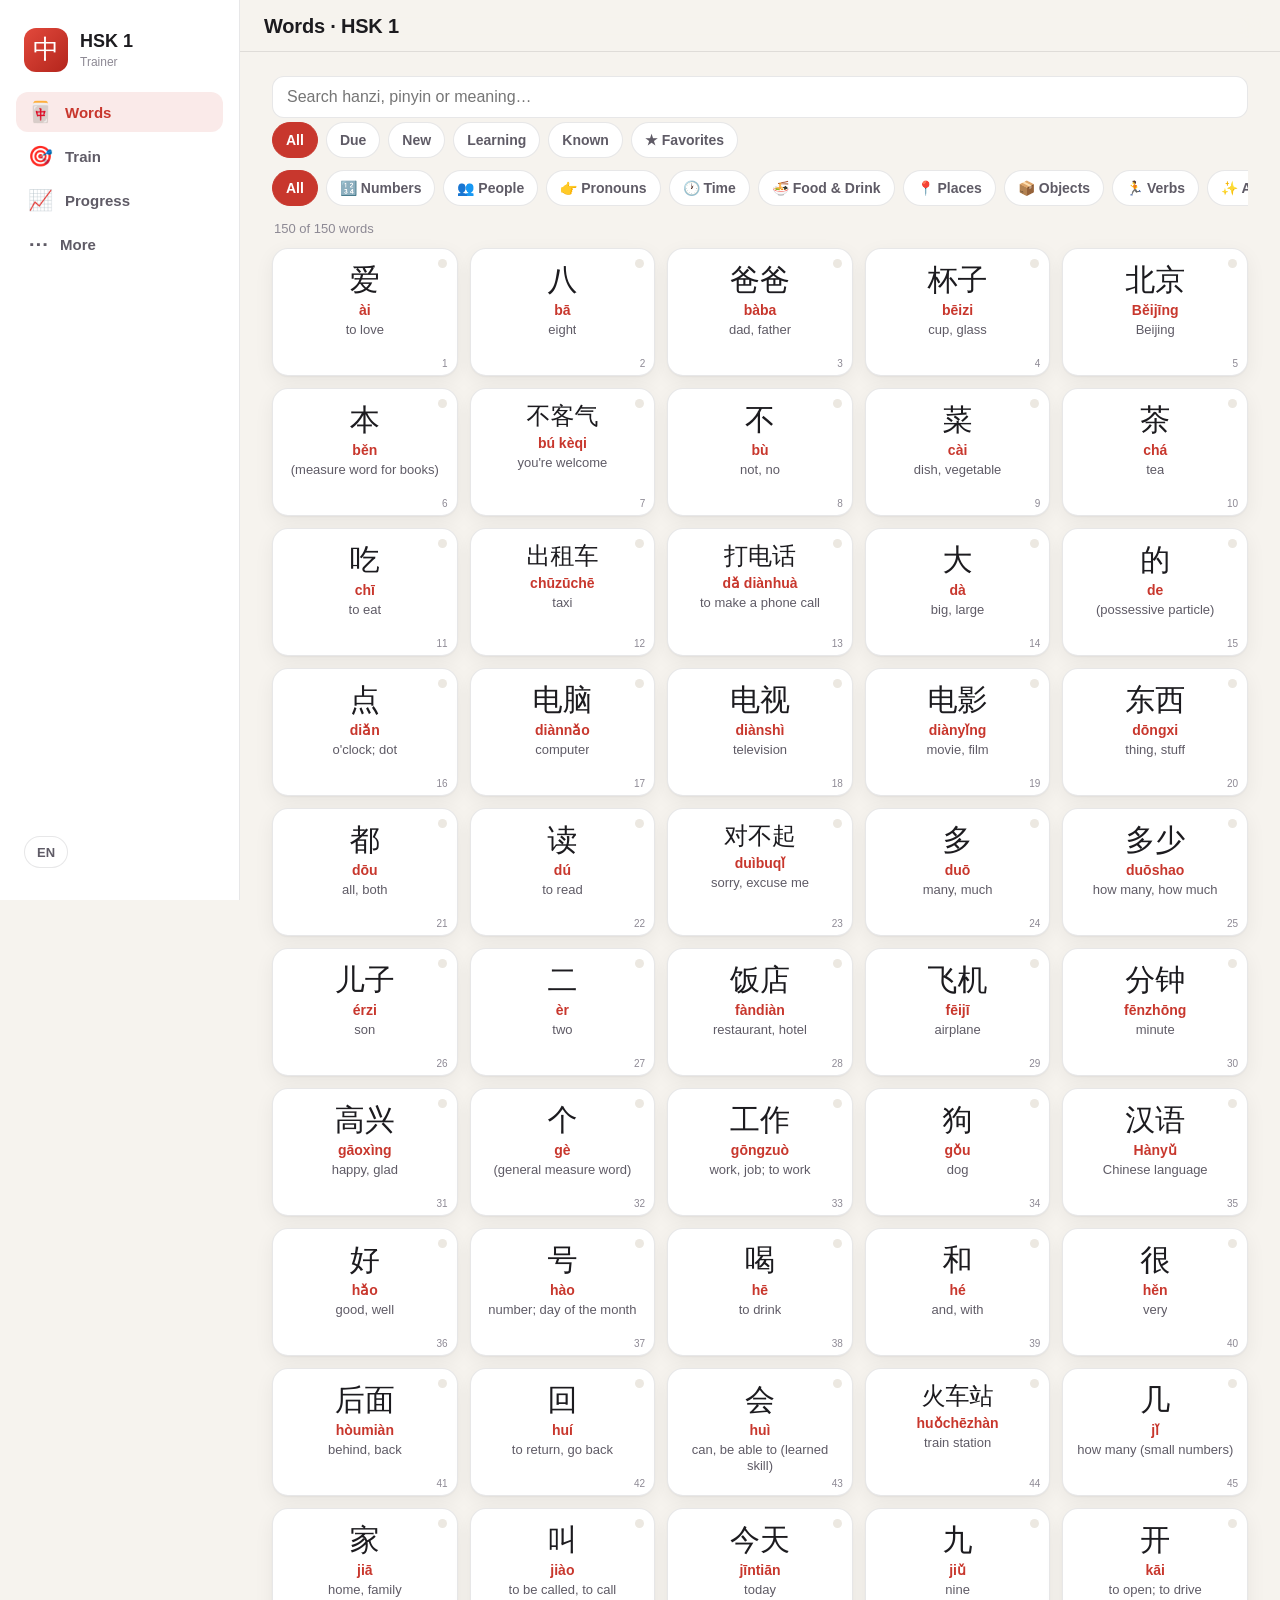
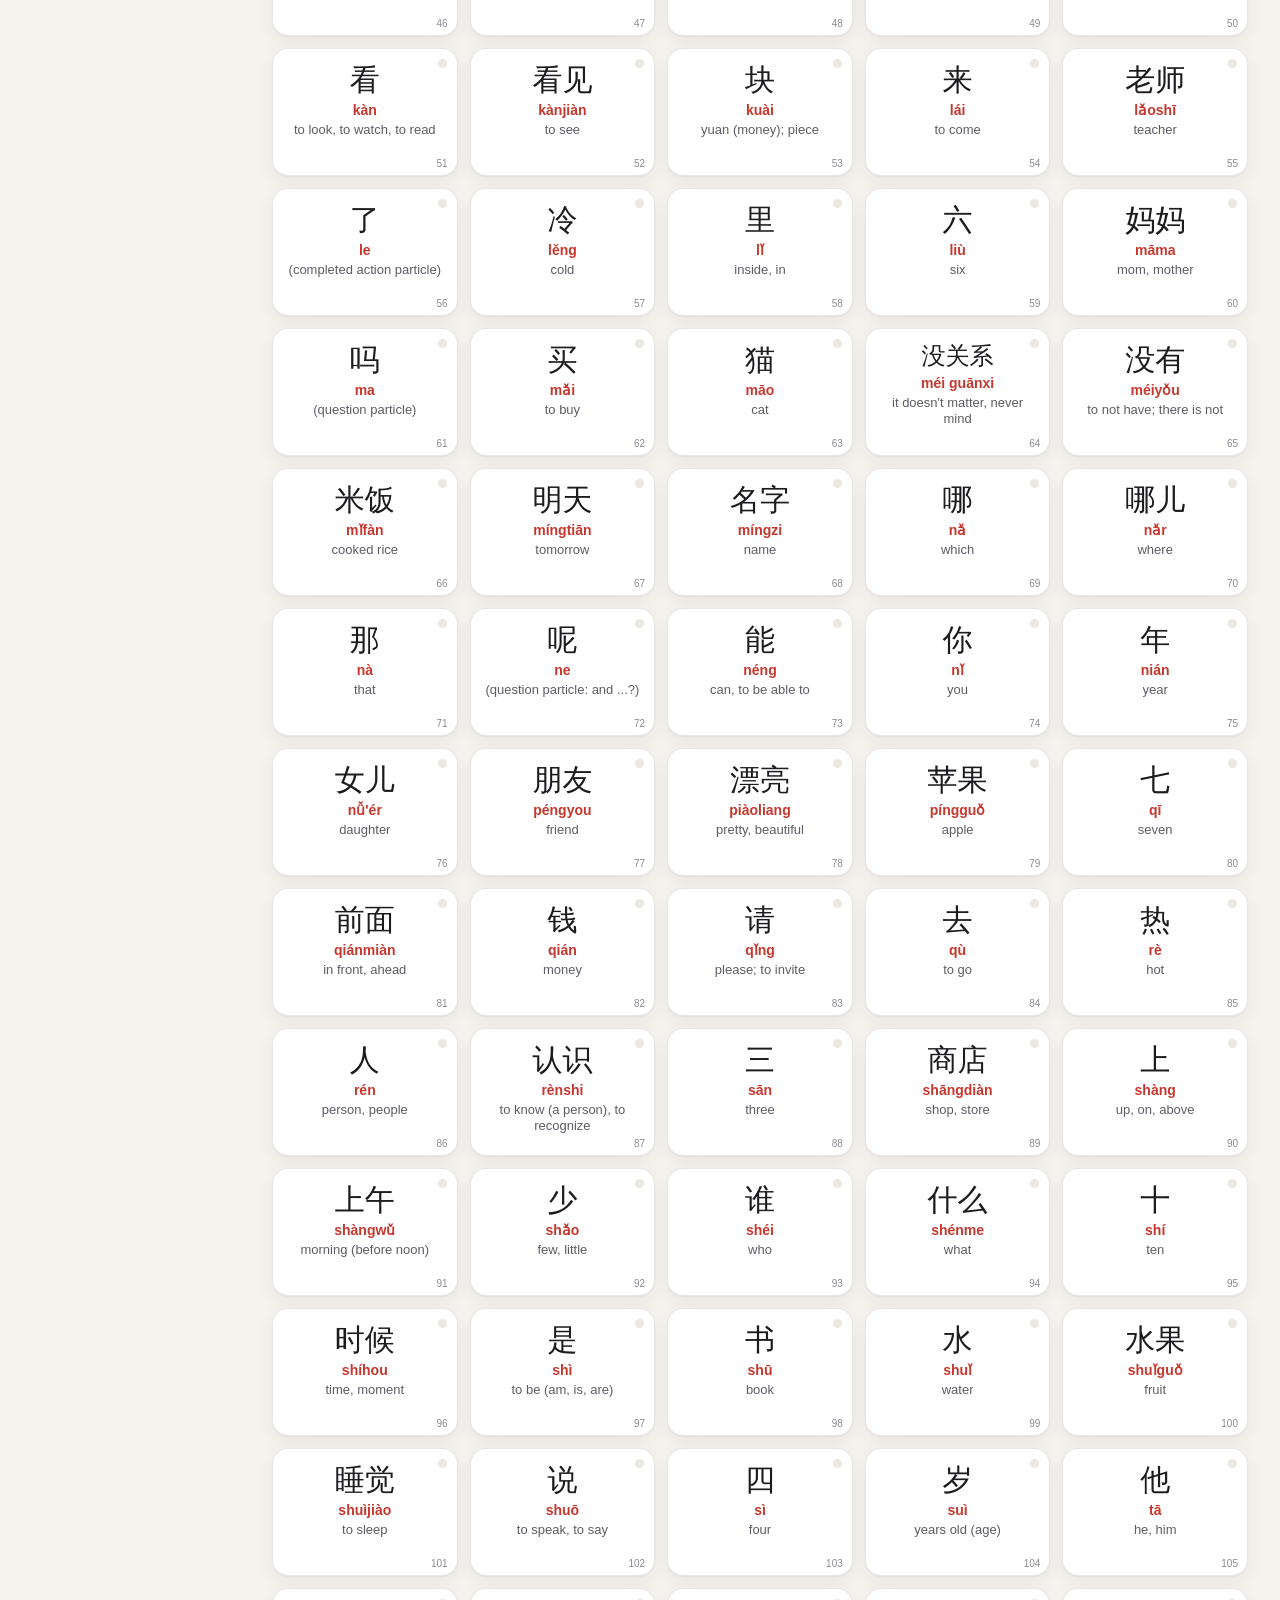
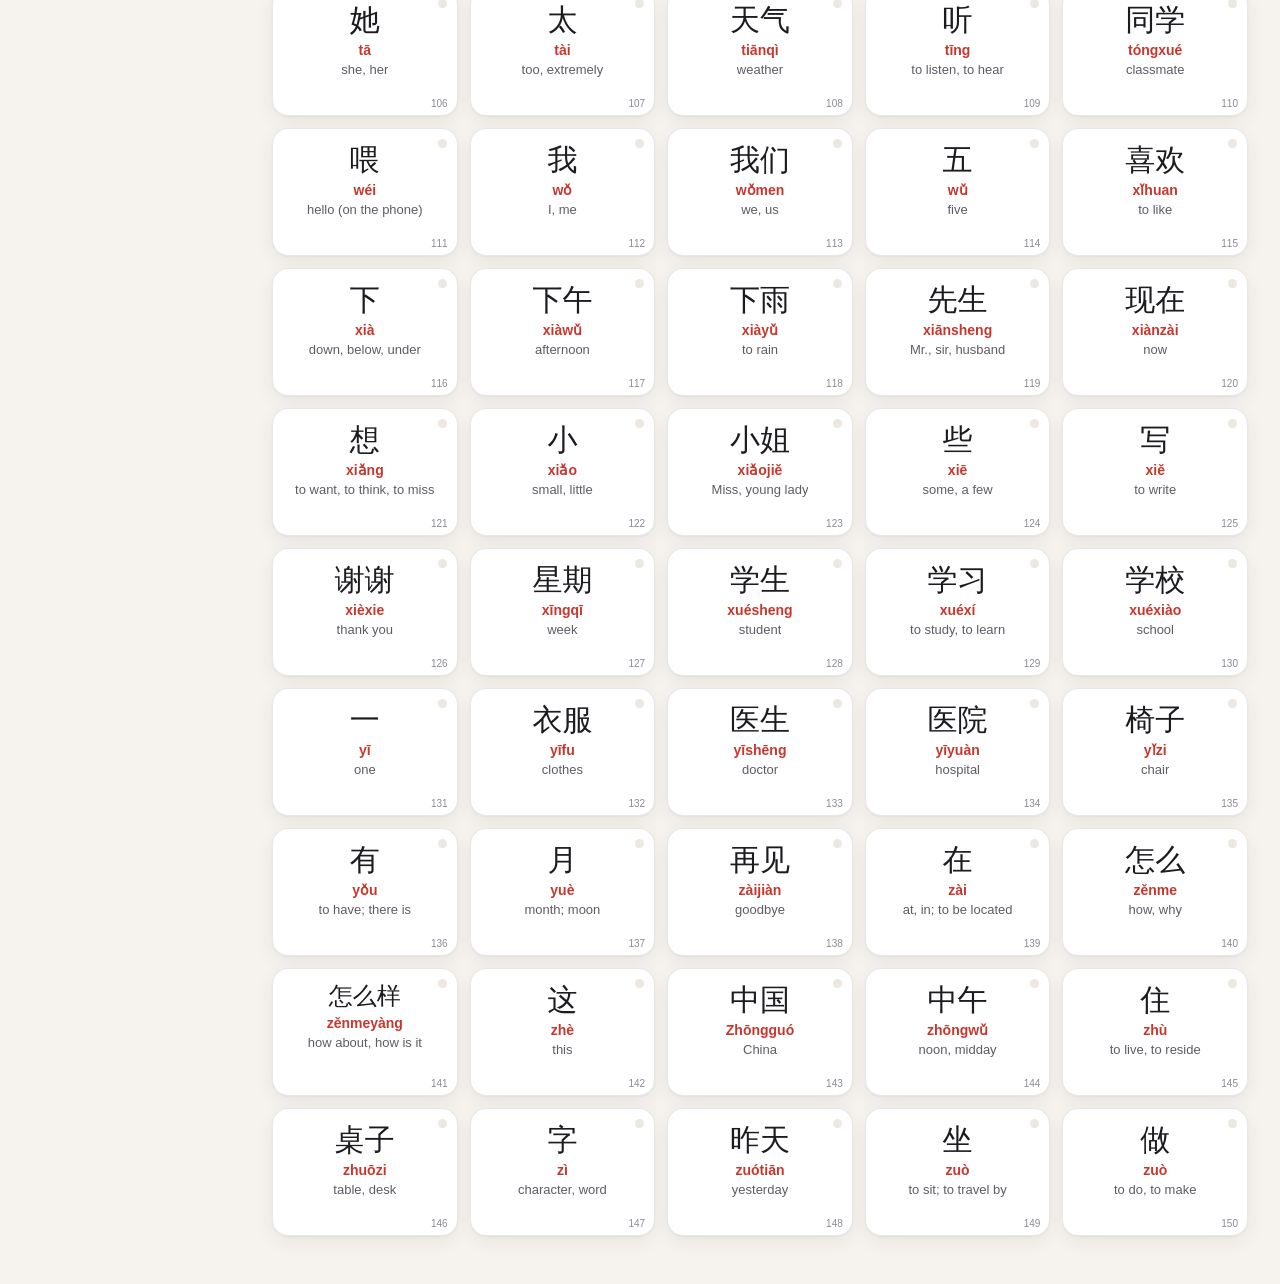
==== index.html @ f24b6670 "Add HSK 1 study web app for Mac and iPhone Static PWA with a tile overview of all 150 HSK 1 words (h" ====
<!DOCTYPE html>
<html lang="en">
<head>
  <meta charset="UTF-8">
  <meta name="viewport" content="width=device-width, initial-scale=1, viewport-fit=cover, maximum-scale=1">
  <title>HSK 1 Trainer</title>
  <meta name="description" content="Study the 150 HSK 1 Chinese words with tiles, flashcards, quizzes and more. Optimized for Mac and iPhone.">
  <meta name="theme-color" content="#f6f3ee" media="(prefers-color-scheme: light)">
  <meta name="theme-color" content="#151417" media="(prefers-color-scheme: dark)">
  <meta name="apple-mobile-web-app-capable" content="yes">
  <meta name="mobile-web-app-capable" content="yes">
  <meta name="apple-mobile-web-app-status-bar-style" content="default">
  <meta name="apple-mobile-web-app-title" content="HSK 1">
  <meta name="format-detection" content="telephone=no">
  <link rel="manifest" href="manifest.webmanifest">
  <link rel="icon" type="image/svg+xml" href="icons/icon.svg">
  <link rel="apple-touch-icon" href="icons/apple-touch-icon.png">
  <link rel="stylesheet" href="css/style.css">
</head>
<body>
  <div id="app">
    <aside id="sidebar" class="sidebar">
      <div class="brand">
        <span class="brand-glyph">中</span>
        <div>
          <div class="brand-title">HSK 1</div>
          <div class="brand-sub" data-i18n="brandSub">Trainer</div>
        </div>
      </div>
      <nav class="nav" id="nav-desktop"></nav>
      <div class="sidebar-foot">
        <button class="lang-toggle" id="lang-toggle-desktop" type="button" aria-label="Language"></button>
      </div>
    </aside>

    <div class="main">
      <header class="topbar" id="topbar">
        <button class="topbar-back" id="topbar-back" type="button" aria-label="Back" hidden>‹</button>
        <h1 class="topbar-title" id="topbar-title">HSK 1</h1>
        <button class="lang-toggle" id="lang-toggle-mobile" type="button" aria-label="Language"></button>
      </header>

      <main id="view" class="view" aria-live="polite"></main>

      <nav class="tabbar" id="nav-mobile"></nav>
    </div>
  </div>

  <div id="sheet-backdrop" class="sheet-backdrop" hidden></div>
  <div id="sheet" class="sheet" role="dialog" aria-modal="true" hidden></div>
  <div id="toast" class="toast" hidden></div>

  <script src="js/data.js"></script>
  <script src="js/app.js"></script>
</body>
</html>
---- css/style.css ----
/* ============================================================
   HSK 1 Trainer — styles
   Optimized for iPhone (Safari, standalone PWA) and Mac.
   ============================================================ */

:root {
  --bg: #f6f3ee;
  --bg-elev: #ffffff;
  --bg-sunken: #ece8e1;
  --text: #1c1b1f;
  --text-2: #5f5b66;
  --text-3: #8d8994;
  --line: rgba(28, 27, 31, 0.10);
  --accent: #c8372d;
  --accent-soft: rgba(200, 55, 45, 0.10);
  --accent-text: #ffffff;
  --gold: #c99a2e;
  --gold-soft: rgba(201, 154, 46, 0.16);
  --green: #2e8b57;
  --green-soft: rgba(46, 139, 87, 0.14);
  --blue: #2f6fd6;
  --blue-soft: rgba(47, 111, 214, 0.12);
  --red: #d33f3f;
  --red-soft: rgba(211, 63, 63, 0.14);
  --shadow: 0 1px 2px rgba(0,0,0,0.05), 0 6px 20px rgba(0,0,0,0.06);
  --radius: 16px;
  --radius-sm: 10px;
  --tab-h: 56px;
  --top-h: 52px;
  --sat: env(safe-area-inset-top, 0px);
  --sab: env(safe-area-inset-bottom, 0px);
  --sal: env(safe-area-inset-left, 0px);
  --sar: env(safe-area-inset-right, 0px);
  --font: -apple-system, BlinkMacSystemFont, "SF Pro Text", "Segoe UI", Roboto, "Helvetica Neue", Arial, sans-serif;
  --font-hanzi: "PingFang SC", "Hiragino Sans GB", "Heiti SC", "Noto Sans CJK SC", "Noto Sans SC", "Microsoft YaHei", "WenQuanYi Zen Hei", sans-serif;
  color-scheme: light dark;
}

@media (prefers-color-scheme: dark) {
  :root:not([data-theme="light"]) {
    --bg: #151417;
    --bg-elev: #212024;
    --bg-sunken: #0f0e11;
    --text: #f3f1ee;
    --text-2: #b3afb8;
    --text-3: #7f7b86;
    --line: rgba(255, 255, 255, 0.10);
    --accent: #ef6a5e;
    --accent-soft: rgba(239, 106, 94, 0.16);
    --gold: #e2b455;
    --gold-soft: rgba(226, 180, 85, 0.18);
    --green: #4fc27f;
    --green-soft: rgba(79, 194, 127, 0.16);
    --blue: #6f9cf0;
    --blue-soft: rgba(111, 156, 240, 0.16);
    --red: #f26b6b;
    --red-soft: rgba(242, 107, 107, 0.16);
    --shadow: 0 1px 2px rgba(0,0,0,0.3), 0 6px 20px rgba(0,0,0,0.35);
  }
}
:root[data-theme="dark"] {
  --bg: #151417;
  --bg-elev: #212024;
  --bg-sunken: #0f0e11;
  --text: #f3f1ee;
  --text-2: #b3afb8;
  --text-3: #7f7b86;
  --line: rgba(255, 255, 255, 0.10);
  --accent: #ef6a5e;
  --accent-soft: rgba(239, 106, 94, 0.16);
  --gold: #e2b455;
  --gold-soft: rgba(226, 180, 85, 0.18);
  --green: #4fc27f;
  --green-soft: rgba(79, 194, 127, 0.16);
  --blue: #6f9cf0;
  --blue-soft: rgba(111, 156, 240, 0.16);
  --red: #f26b6b;
  --red-soft: rgba(242, 107, 107, 0.16);
  --shadow: 0 1px 2px rgba(0,0,0,0.3), 0 6px 20px rgba(0,0,0,0.35);
}

* { box-sizing: border-box; }
html, body { margin: 0; padding: 0; height: 100%; }
body {
  font-family: var(--font);
  background: var(--bg);
  color: var(--text);
  -webkit-font-smoothing: antialiased;
  -webkit-text-size-adjust: 100%;
  -webkit-tap-highlight-color: transparent;
  overscroll-behavior-y: none;
  line-height: 1.4;
}
button { font-family: inherit; font-size: inherit; color: inherit; }
input, select { font-family: inherit; font-size: 16px; color: inherit; }
h1, h2, h3 { margin: 0; font-weight: 700; letter-spacing: -0.01em; }
p { margin: 0; }
[hidden] { display: none !important; }
.hanzi { font-family: var(--font-hanzi); }

/* ---------- Layout ---------- */
#app { display: flex; min-height: 100vh; min-height: 100dvh; }
.sidebar { display: none; }
.main { flex: 1; min-width: 0; display: flex; flex-direction: column; min-height: 100vh; min-height: 100dvh; }

.topbar {
  position: sticky; top: 0; z-index: 20;
  height: calc(var(--top-h) + var(--sat));
  padding: var(--sat) calc(12px + var(--sar)) 0 calc(12px + var(--sal));
  display: flex; align-items: center; gap: 8px;
  background: color-mix(in srgb, var(--bg) 82%, transparent);
  -webkit-backdrop-filter: saturate(180%) blur(18px);
  backdrop-filter: saturate(180%) blur(18px);
  border-bottom: 1px solid var(--line);
}
.topbar-title { flex: 1; font-size: 18px; text-align: center; white-space: nowrap; overflow: hidden; text-overflow: ellipsis; }
.topbar-back {
  width: 40px; height: 40px; border: 0; background: transparent; border-radius: 12px;
  font-size: 30px; line-height: 1; color: var(--accent); cursor: pointer; margin-left: -6px;
}
.topbar-back:active { background: var(--accent-soft); }
.topbar-spacer { width: 40px; }

.lang-toggle {
  border: 1px solid var(--line); background: var(--bg-elev); border-radius: 999px;
  padding: 5px 10px; font-size: 13px; font-weight: 600; cursor: pointer; color: var(--text-2);
  min-width: 44px; height: 32px;
}
.lang-toggle:active { background: var(--accent-soft); }

.view {
  flex: 1;
  padding: 14px calc(16px + var(--sar)) calc(var(--tab-h) + var(--sab) + 24px) calc(16px + var(--sal));
  max-width: 1100px; width: 100%; margin: 0 auto;
}

/* Bottom tab bar (mobile) */
.tabbar {
  position: fixed; left: 0; right: 0; bottom: 0; z-index: 20;
  height: calc(var(--tab-h) + var(--sab));
  padding: 0 var(--sar) var(--sab) var(--sal);
  display: flex; justify-content: space-around; align-items: stretch;
  background: color-mix(in srgb, var(--bg-elev) 88%, transparent);
  -webkit-backdrop-filter: saturate(180%) blur(18px);
  backdrop-filter: saturate(180%) blur(18px);
  border-top: 1px solid var(--line);
}
.tab {
  flex: 1; border: 0; background: transparent; cursor: pointer;
  display: flex; flex-direction: column; align-items: center; justify-content: center; gap: 2px;
  font-size: 11px; font-weight: 600; color: var(--text-3);
}
.tab .tab-ico { font-size: 22px; line-height: 1; }
.tab.active { color: var(--accent); }

/* Desktop layout */
@media (min-width: 860px) {
  .sidebar {
    display: flex; flex-direction: column; width: 240px; flex-shrink: 0;
    padding: 24px 16px; border-right: 1px solid var(--line);
    background: var(--bg-elev); position: sticky; top: 0; height: 100vh;
  }
  .brand { display: flex; align-items: center; gap: 12px; padding: 4px 8px 20px; }
  .brand-glyph {
    font-family: var(--font-hanzi); width: 44px; height: 44px; border-radius: 12px;
    background: linear-gradient(135deg, #e2493c, #b3251c); color: #fff; font-size: 26px;
    display: flex; align-items: center; justify-content: center; font-weight: 600;
  }
  .brand-title { font-weight: 800; font-size: 18px; }
  .brand-sub { font-size: 12px; color: var(--text-3); }
  .nav { display: flex; flex-direction: column; gap: 4px; }
  .nav .tab {
    flex-direction: row; justify-content: flex-start; gap: 12px; padding: 10px 12px;
    border-radius: 12px; font-size: 15px; color: var(--text-2);
  }
  .nav .tab .tab-ico { font-size: 20px; }
  .nav .tab.active { background: var(--accent-soft); color: var(--accent); }
  .nav .tab:hover:not(.active) { background: var(--bg-sunken); }
  .sidebar-foot { margin-top: auto; padding: 8px; }
  .tabbar { display: none; }
  #lang-toggle-mobile { display: none; }
  .topbar { height: var(--top-h); padding: 0 24px; }
  .topbar-title { text-align: left; font-size: 20px; }
  .view { padding: 24px 32px 48px; }
}

/* ---------- Common components ---------- */
.card {
  background: var(--bg-elev); border-radius: var(--radius); box-shadow: var(--shadow);
  padding: 16px; border: 1px solid var(--line);
}
.section-title { font-size: 13px; font-weight: 700; text-transform: uppercase; letter-spacing: 0.06em; color: var(--text-3); margin: 18px 0 8px; }
.row { display: flex; align-items: center; gap: 10px; }
.grow { flex: 1; min-width: 0; }
.muted { color: var(--text-2); }
.small { font-size: 13px; }
.center { text-align: center; }
.stack { display: flex; flex-direction: column; gap: 10px; }

.btn {
  display: inline-flex; align-items: center; justify-content: center; gap: 8px;
  border: 1px solid var(--line); background: var(--bg-elev); color: var(--text);
  border-radius: 12px; padding: 11px 16px; font-weight: 600; cursor: pointer;
  min-height: 44px; transition: transform .06s ease, background .15s ease;
  user-select: none; -webkit-user-select: none;
}
.btn:active { transform: scale(0.98); }
.btn.primary { background: var(--accent); border-color: var(--accent); color: var(--accent-text); }
.btn.ghost { background: transparent; }
.btn.block { width: 100%; }
.btn.sm { min-height: 36px; padding: 6px 12px; font-size: 14px; border-radius: 10px; }
.btn.icon { width: 44px; padding: 0; font-size: 20px; }
.btn.success { background: var(--green-soft); border-color: transparent; color: var(--green); }
.btn.danger { background: var(--red-soft); border-color: transparent; color: var(--red); }
.btn.warn { background: var(--gold-soft); border-color: transparent; color: var(--gold); }
.btn.info { background: var(--blue-soft); border-color: transparent; color: var(--blue); }
.btn:disabled { opacity: 0.5; cursor: default; }

.chips { display: flex; gap: 8px; overflow-x: auto; padding: 4px 0 8px; scrollbar-width: none; -webkit-overflow-scrolling: touch; }
.chips::-webkit-scrollbar { display: none; }
.chip {
  flex-shrink: 0; border: 1px solid var(--line); background: var(--bg-elev); border-radius: 999px;
  padding: 7px 13px; font-size: 14px; font-weight: 600; color: var(--text-2); cursor: pointer; white-space: nowrap;
  min-height: 36px;
}
.chip.active { background: var(--accent); border-color: var(--accent); color: var(--accent-text); }

.search {
  width: 100%; border: 1px solid var(--line); background: var(--bg-elev); border-radius: 12px;
  padding: 11px 14px; outline: none; -webkit-appearance: none; appearance: none;
}
.search:focus { border-color: var(--accent); }

.pill { display: inline-block; border-radius: 999px; padding: 2px 8px; font-size: 11px; font-weight: 700; }
.pill.new { background: var(--bg-sunken); color: var(--text-2); }
.pill.learning { background: var(--gold-soft); color: var(--gold); }
.pill.known { background: var(--green-soft); color: var(--green); }
.pill.due { background: var(--accent-soft); color: var(--accent); }

/* ---------- Tiles (Kacheln) ---------- */
.tiles {
  display: grid; gap: 10px;
  grid-template-columns: repeat(auto-fill, minmax(150px, 1fr));
}
@media (min-width: 480px) { .tiles { grid-template-columns: repeat(auto-fill, minmax(165px, 1fr)); gap: 12px; } }
.tile {
  position: relative; background: var(--bg-elev); border: 1px solid var(--line); border-radius: var(--radius);
  padding: 14px 12px 12px; cursor: pointer; text-align: center; box-shadow: var(--shadow);
  display: flex; flex-direction: column; align-items: center; gap: 4px; min-height: 128px;
  transition: transform .08s ease;
}
.tile:active { transform: scale(0.97); }
.tile .tile-hz { font-family: var(--font-hanzi); font-size: 30px; line-height: 1.15; font-weight: 500; }
.tile .tile-hz.long { font-size: 24px; }
.tile .tile-py { color: var(--accent); font-weight: 600; font-size: 14px; }
.tile .tile-tr { color: var(--text-2); font-size: 13px; line-height: 1.25; overflow: hidden; display: -webkit-box; -webkit-line-clamp: 2; -webkit-box-orient: vertical; }
.tile .tile-dot { position: absolute; top: 10px; right: 10px; width: 9px; height: 9px; border-radius: 50%; background: var(--bg-sunken); }
.tile .tile-dot.learning { background: var(--gold); }
.tile .tile-dot.known { background: var(--green); }
.tile .tile-fav { position: absolute; top: 6px; left: 9px; font-size: 13px; }
.tile .tile-num { position: absolute; bottom: 6px; right: 9px; font-size: 10px; color: var(--text-3); }

.list-hint { color: var(--text-3); font-size: 13px; margin: 6px 2px 10px; }

/* ---------- Bottom sheet / modal ---------- */
.sheet-backdrop { position: fixed; inset: 0; background: rgba(0,0,0,0.42); z-index: 50; animation: fade .18s ease; }
.sheet {
  position: fixed; left: 0; right: 0; bottom: 0; z-index: 51; background: var(--bg-elev);
  border-radius: 22px 22px 0 0; padding: 12px 20px calc(20px + var(--sab));
  max-height: 88vh; max-height: 88dvh; overflow-y: auto; box-shadow: 0 -8px 40px rgba(0,0,0,0.25);
  animation: slideUp .22s cubic-bezier(.2,.8,.2,1);
}
.sheet-handle { width: 40px; height: 5px; border-radius: 3px; background: var(--line); margin: 0 auto 12px; }
@media (min-width: 860px) {
  .sheet {
    left: 50%; right: auto; top: 50%; bottom: auto; transform: translate(-50%, -50%);
    width: min(560px, 92vw); border-radius: 22px; padding: 22px 28px 28px; animation: pop .18s ease;
  }
  .sheet-handle { display: none; }
}
@keyframes fade { from { opacity: 0; } }
@keyframes slideUp { from { transform: translateY(40px); opacity: 0; } }
@keyframes pop { from { transform: translate(-50%, -48%); opacity: 0; } }

.detail-hz { font-family: var(--font-hanzi); font-size: 64px; line-height: 1.1; text-align: center; font-weight: 500; }
.detail-py { text-align: center; color: var(--accent); font-size: 22px; font-weight: 600; margin-top: 2px; }
.detail-tr { text-align: center; font-size: 18px; margin-top: 6px; }
.detail-tr2 { text-align: center; color: var(--text-2); font-size: 15px; }
.detail-meta { display: flex; justify-content: center; gap: 8px; margin-top: 10px; flex-wrap: wrap; }
.example { background: var(--bg-sunken); border-radius: 12px; padding: 12px 14px; margin-top: 16px; }
.example .ex-hz { font-family: var(--font-hanzi); font-size: 22px; }
.example .ex-py { color: var(--accent); font-size: 14px; }
.example .ex-tr { color: var(--text-2); font-size: 14px; margin-top: 2px; }
.detail-actions { display: grid; grid-template-columns: 1fr 1fr; gap: 8px; margin-top: 16px; }
.detail-actions .btn.block { grid-column: 1 / -1; }

.speak-btn {
  border: 0; background: var(--accent-soft); color: var(--accent); border-radius: 999px;
  width: 40px; height: 40px; font-size: 18px; cursor: pointer; display: inline-flex; align-items: center; justify-content: center;
}
.speak-btn.sm { width: 32px; height: 32px; font-size: 15px; }

/* ---------- Toast ---------- */
.toast {
  position: fixed; left: 50%; bottom: calc(var(--tab-h) + var(--sab) + 16px); transform: translateX(-50%);
  background: var(--text); color: var(--bg); padding: 10px 16px; border-radius: 999px; font-size: 14px; font-weight: 600;
  z-index: 60; box-shadow: var(--shadow); animation: fade .15s ease; max-width: 90vw; text-align: center;
}
@media (min-width: 860px) { .toast { bottom: 28px; } }

/* ---------- Training ---------- */
.mode-grid { display: grid; grid-template-columns: 1fr 1fr; gap: 12px; }
@media (min-width: 640px) { .mode-grid { grid-template-columns: repeat(3, 1fr); } }
.mode-card {
  background: var(--bg-elev); border: 1px solid var(--line); border-radius: var(--radius); padding: 16px 14px;
  cursor: pointer; box-shadow: var(--shadow); display: flex; flex-direction: column; gap: 6px; min-height: 120px;
  transition: transform .08s ease; text-align: left;
}
.mode-card:active { transform: scale(0.97); }
.mode-card .mode-ico { font-size: 28px; }
.mode-card .mode-title { font-weight: 700; font-size: 16px; }
.mode-card .mode-desc { font-size: 13px; color: var(--text-2); line-height: 1.3; }

.due-banner { display: flex; align-items: center; gap: 12px; background: linear-gradient(135deg, var(--accent), #8e1f18); color: #fff; border-radius: var(--radius); padding: 16px; margin-bottom: 16px; }
.due-banner .big { font-size: 28px; font-weight: 800; line-height: 1; }
.due-banner .btn { background: rgba(255,255,255,0.18); border-color: rgba(255,255,255,0.3); color: #fff; }

.progress-bar { height: 8px; border-radius: 4px; background: var(--bg-sunken); overflow: hidden; }
.progress-bar > span { display: block; height: 100%; background: var(--accent); border-radius: 4px; transition: width .3s ease; }
.progress-bar > span.green { background: var(--green); }
.progress-bar > span.gold { background: var(--gold); }

.session-head { display: flex; align-items: center; gap: 12px; margin-bottom: 14px; }
.session-head .progress-bar { flex: 1; }
.session-head .count { font-size: 13px; color: var(--text-2); font-variant-numeric: tabular-nums; white-space: nowrap; }

.flashcard {
  background: var(--bg-elev); border: 1px solid var(--line); border-radius: 22px; box-shadow: var(--shadow);
  min-height: 300px; display: flex; flex-direction: column; align-items: center; justify-content: center; gap: 8px;
  padding: 28px 20px; text-align: center; cursor: pointer; position: relative;
}
@media (min-width: 860px) { .flashcard { min-height: 380px; } }
.flashcard .fc-hz { font-family: var(--font-hanzi); font-size: 76px; line-height: 1.1; font-weight: 500; }
.flashcard .fc-hz.long { font-size: 56px; }
.flashcard .fc-hint { position: absolute; bottom: 14px; color: var(--text-3); font-size: 12px; }
.flashcard .fc-py { color: var(--accent); font-size: 24px; font-weight: 600; }
.flashcard .fc-tr { font-size: 20px; }
.flashcard .fc-tr2 { font-size: 15px; color: var(--text-2); }
.flashcard .fc-ex { margin-top: 12px; font-size: 14px; color: var(--text-2); }
.flashcard .fc-ex .hanzi { font-size: 18px; color: var(--text); display: block; }
.flashcard .fc-prompt { font-size: 18px; color: var(--text-2); }
.rate-grid { display: grid; grid-template-columns: repeat(4, 1fr); gap: 8px; margin-top: 14px; }
.rate-grid .btn { flex-direction: column; gap: 0; padding: 8px 4px; }
.rate-grid .btn small { font-weight: 500; font-size: 11px; opacity: 0.8; }

.quiz-q {
  background: var(--bg-elev); border: 1px solid var(--line); border-radius: 22px; box-shadow: var(--shadow);
  padding: 28px 20px; text-align: center; margin-bottom: 14px; min-height: 150px;
  display: flex; flex-direction: column; align-items: center; justify-content: center; gap: 6px;
}
.quiz-q .q-hz { font-family: var(--font-hanzi); font-size: 60px; line-height: 1.1; font-weight: 500; }
.quiz-q .q-hz.long { font-size: 44px; }
.quiz-q .q-text { font-size: 24px; font-weight: 600; }
.quiz-q .q-sub { color: var(--text-2); font-size: 14px; }
.options { display: grid; grid-template-columns: 1fr; gap: 10px; }
@media (min-width: 640px) { .options { grid-template-columns: 1fr 1fr; } }
.option {
  border: 1px solid var(--line); background: var(--bg-elev); border-radius: 14px; padding: 14px 16px;
  cursor: pointer; text-align: left; font-size: 17px; min-height: 54px; box-shadow: var(--shadow);
  display: flex; align-items: center; gap: 12px; transition: transform .06s ease;
}
.option:active { transform: scale(0.98); }
.option .opt-key { width: 26px; height: 26px; border-radius: 8px; background: var(--bg-sunken); color: var(--text-2); font-size: 13px; font-weight: 700; display: inline-flex; align-items: center; justify-content: center; flex-shrink: 0; }
.option.hanzi { font-size: 28px; }
.option.correct { background: var(--green-soft); border-color: var(--green); color: var(--green); }
.option.wrong { background: var(--red-soft); border-color: var(--red); color: var(--red); }
.option:disabled { cursor: default; }
.feedback { margin-top: 14px; padding: 12px 14px; border-radius: 12px; font-weight: 600; display: flex; align-items: center; gap: 10px; }
.feedback.ok { background: var(--green-soft); color: var(--green); }
.feedback.bad { background: var(--red-soft); color: var(--red); }

.type-input {
  width: 100%; font-size: 22px; padding: 14px 16px; border-radius: 14px; border: 2px solid var(--line);
  background: var(--bg-elev); outline: none; text-align: center; -webkit-appearance: none; appearance: none;
}
.type-input:focus { border-color: var(--accent); }
.type-input.ok { border-color: var(--green); }
.type-input.bad { border-color: var(--red); }

.match-grid { display: grid; grid-template-columns: 1fr 1fr; gap: 10px; }
.match-col { display: flex; flex-direction: column; gap: 10px; }
.match-card {
  border: 1px solid var(--line); background: var(--bg-elev); border-radius: 14px; padding: 12px; min-height: 58px;
  display: flex; align-items: center; justify-content: center; text-align: center; cursor: pointer; box-shadow: var(--shadow);
  font-size: 16px; transition: transform .06s ease, opacity .2s ease;
}
.match-card.hanzi { font-size: 28px; }
.match-card.selected { border-color: var(--accent); background: var(--accent-soft); }
.match-card.done { opacity: 0.25; pointer-events: none; }
.match-card.shake { animation: shake .3s ease; border-color: var(--red); }
@keyframes shake { 25% { transform: translateX(-5px);} 75% { transform: translateX(5px);} }

.result-card { text-align: center; padding: 28px 20px; }
.result-card .big { font-size: 56px; font-weight: 800; line-height: 1; color: var(--accent); }
.result-card .sub { color: var(--text-2); margin-top: 6px; }
.result-list { margin-top: 16px; text-align: left; }
.result-item { display: flex; align-items: center; gap: 12px; padding: 10px 0; border-top: 1px solid var(--line); }
.result-item .hanzi { font-size: 24px; min-width: 60px; }
.result-item .r-py { color: var(--accent); font-weight: 600; font-size: 14px; }
.result-item .r-tr { color: var(--text-2); font-size: 14px; }

/* ---------- Progress ---------- */
.stats-grid { display: grid; grid-template-columns: repeat(2, 1fr); gap: 10px; }
@media (min-width: 640px) { .stats-grid { grid-template-columns: repeat(4, 1fr); } }
.stat { background: var(--bg-elev); border: 1px solid var(--line); border-radius: var(--radius); padding: 14px; box-shadow: var(--shadow); }
.stat .stat-val { font-size: 28px; font-weight: 800; line-height: 1.1; }
.stat .stat-lbl { font-size: 12px; color: var(--text-2); margin-top: 4px; }
.stat.accent .stat-val { color: var(--accent); }
.stat.green .stat-val { color: var(--green); }
.stat.gold .stat-val { color: var(--gold); }
.stat.blue .stat-val { color: var(--blue); }
.ring-wrap { display: flex; align-items: center; gap: 20px; }
.ring { width: 120px; height: 120px; flex-shrink: 0; }
.legend { display: flex; flex-direction: column; gap: 6px; font-size: 14px; }
.legend .dot { display: inline-block; width: 10px; height: 10px; border-radius: 50%; margin-right: 8px; }
.cat-row { display: grid; grid-template-columns: 28px 1fr 60px; gap: 10px; align-items: center; padding: 8px 0; border-top: 1px solid var(--line); }
.cat-row:first-child { border-top: 0; }
.cat-row .cat-name { font-size: 14px; }
.cat-row .cat-count { font-size: 12px; color: var(--text-3); text-align: right; font-variant-numeric: tabular-nums; }
.heat { display: grid; grid-template-columns: repeat(14, 1fr); gap: 4px; }
.heat .day { aspect-ratio: 1; border-radius: 4px; background: var(--bg-sunken); }
.heat .day.l1 { background: color-mix(in srgb, var(--green) 35%, var(--bg-sunken)); }
.heat .day.l2 { background: color-mix(in srgb, var(--green) 60%, var(--bg-sunken)); }
.heat .day.l3 { background: var(--green); }

/* ---------- More ---------- */
.list { background: var(--bg-elev); border: 1px solid var(--line); border-radius: var(--radius); box-shadow: var(--shadow); overflow: hidden; }
.list-item {
  display: flex; align-items: center; gap: 12px; padding: 13px 16px; border-top: 1px solid var(--line);
  cursor: pointer; width: 100%; background: transparent; border-left: 0; border-right: 0; border-bottom: 0; text-align: left;
}
.list-item:first-child { border-top: 0; }
.list-item .li-ico { font-size: 22px; width: 30px; text-align: center; }
.list-item .li-title { font-weight: 600; }
.list-item .li-sub { font-size: 13px; color: var(--text-2); }
.list-item .li-chev { color: var(--text-3); font-size: 20px; }
.list-item.static { cursor: default; }
.switch { position: relative; width: 50px; height: 30px; border-radius: 15px; background: var(--bg-sunken); border: 1px solid var(--line); cursor: pointer; flex-shrink: 0; padding: 0; }
.switch::after { content: ""; position: absolute; top: 2px; left: 2px; width: 24px; height: 24px; border-radius: 50%; background: #fff; box-shadow: 0 1px 3px rgba(0,0,0,0.3); transition: transform .18s ease; }
.switch.on { background: var(--green); border-color: var(--green); }
.switch.on::after { transform: translateX(20px); }
.seg { display: inline-flex; background: var(--bg-sunken); border-radius: 10px; padding: 3px; gap: 2px; }
.seg button { border: 0; background: transparent; border-radius: 8px; padding: 6px 12px; font-size: 14px; font-weight: 600; color: var(--text-2); cursor: pointer; }
.seg button.active { background: var(--bg-elev); color: var(--text); box-shadow: 0 1px 3px rgba(0,0,0,0.15); }
input[type=range] { width: 120px; accent-color: var(--accent); }

.tone-card { display: grid; grid-template-columns: 52px 1fr auto; align-items: center; gap: 14px; padding: 12px 0; border-top: 1px solid var(--line); }
.tone-card:first-child { border-top: 0; }
.tone-card .tone-sym { font-family: var(--font-hanzi); font-size: 34px; text-align: center; color: var(--accent); }
.tone-card .tone-name { font-weight: 700; }
.tone-card .tone-desc { font-size: 13px; color: var(--text-2); }
.tone-svg { width: 52px; height: 36px; }
.num-big { font-family: var(--font-hanzi); font-size: 64px; text-align: center; font-weight: 500; }
.num-input { text-align: center; font-size: 28px; }
.kbd-hint { font-size: 12px; color: var(--text-3); text-align: center; margin-top: 10px; }
@media (hover: none) { .kbd-hint { display: none; } }

.empty { text-align: center; padding: 40px 20px; color: var(--text-2); }
.empty .big { font-size: 40px; margin-bottom: 8px; }

.about p { margin-bottom: 8px; font-size: 14px; color: var(--text-2); }
.about ol { padding-left: 20px; font-size: 14px; color: var(--text-2); margin: 0; }
.fade-in { animation: fadeIn .18s ease; }
@keyframes fadeIn { from { opacity: 0; transform: translateY(4px); } }
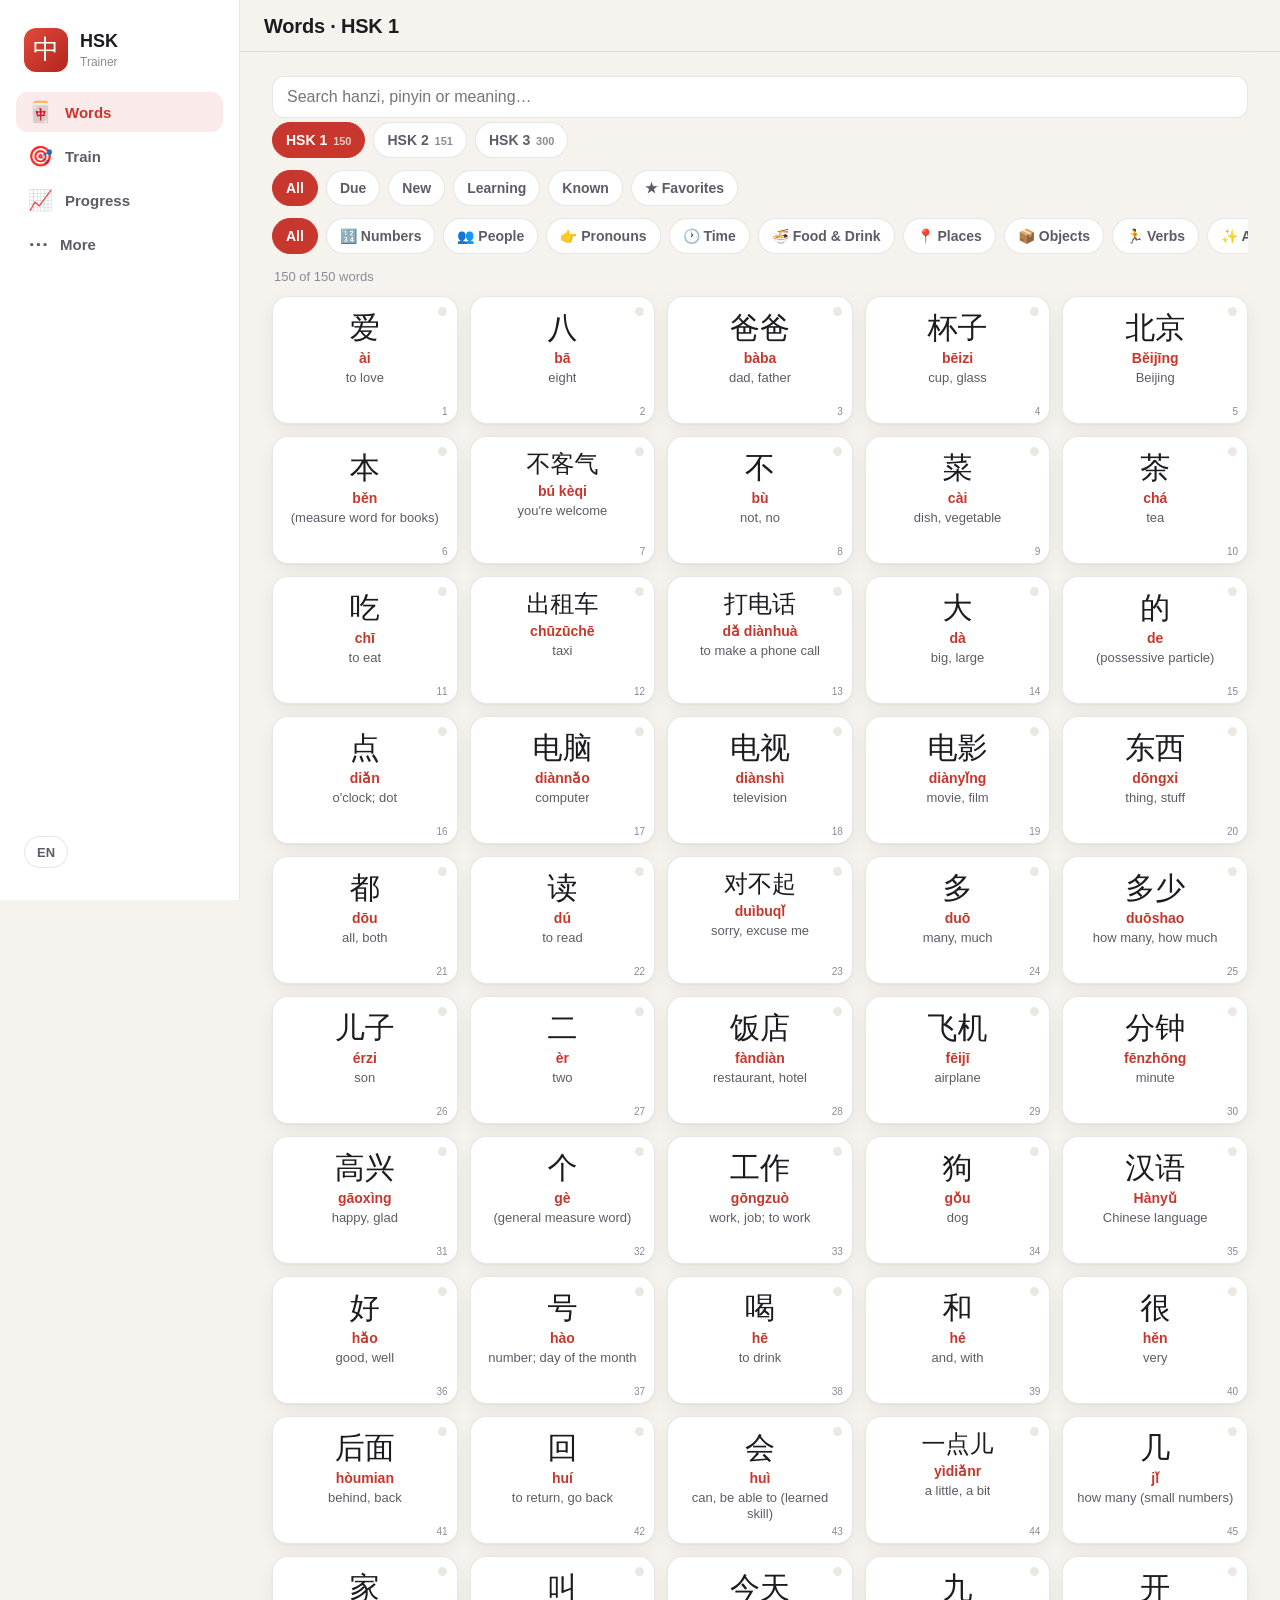
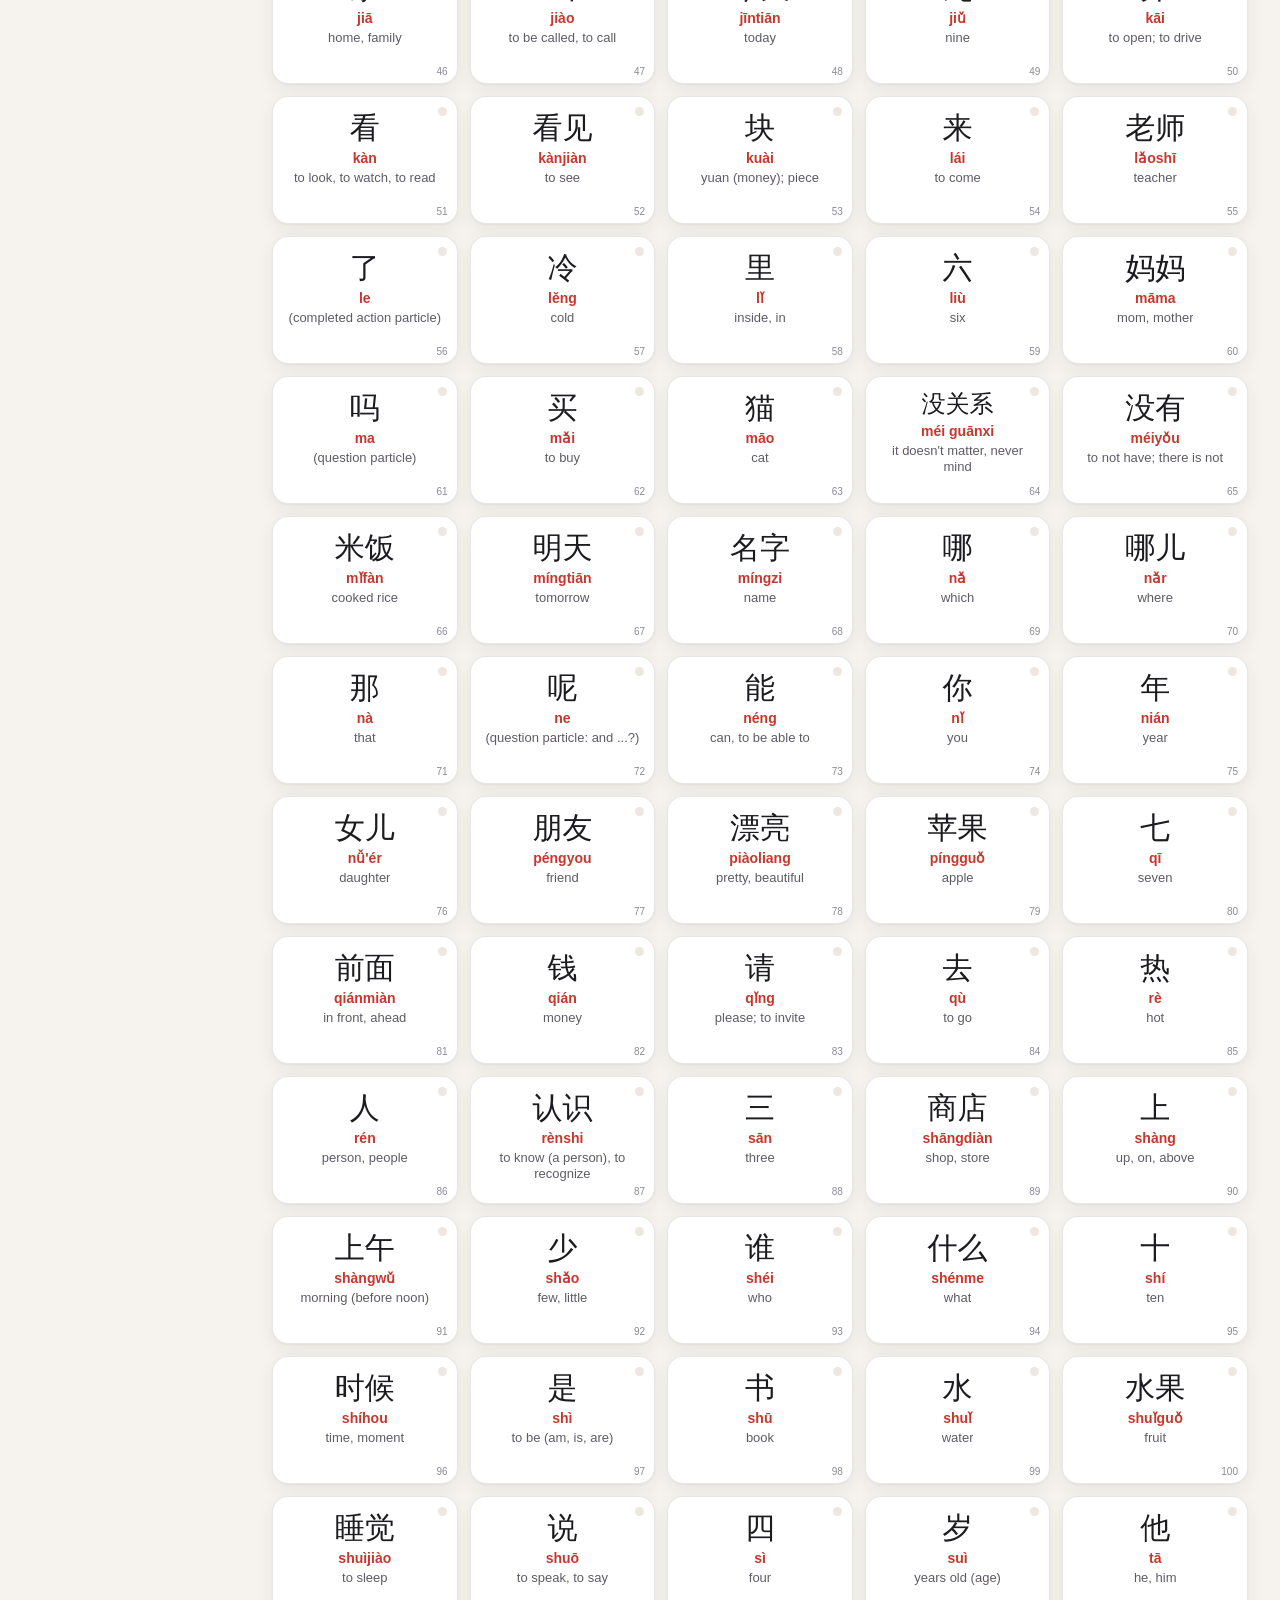
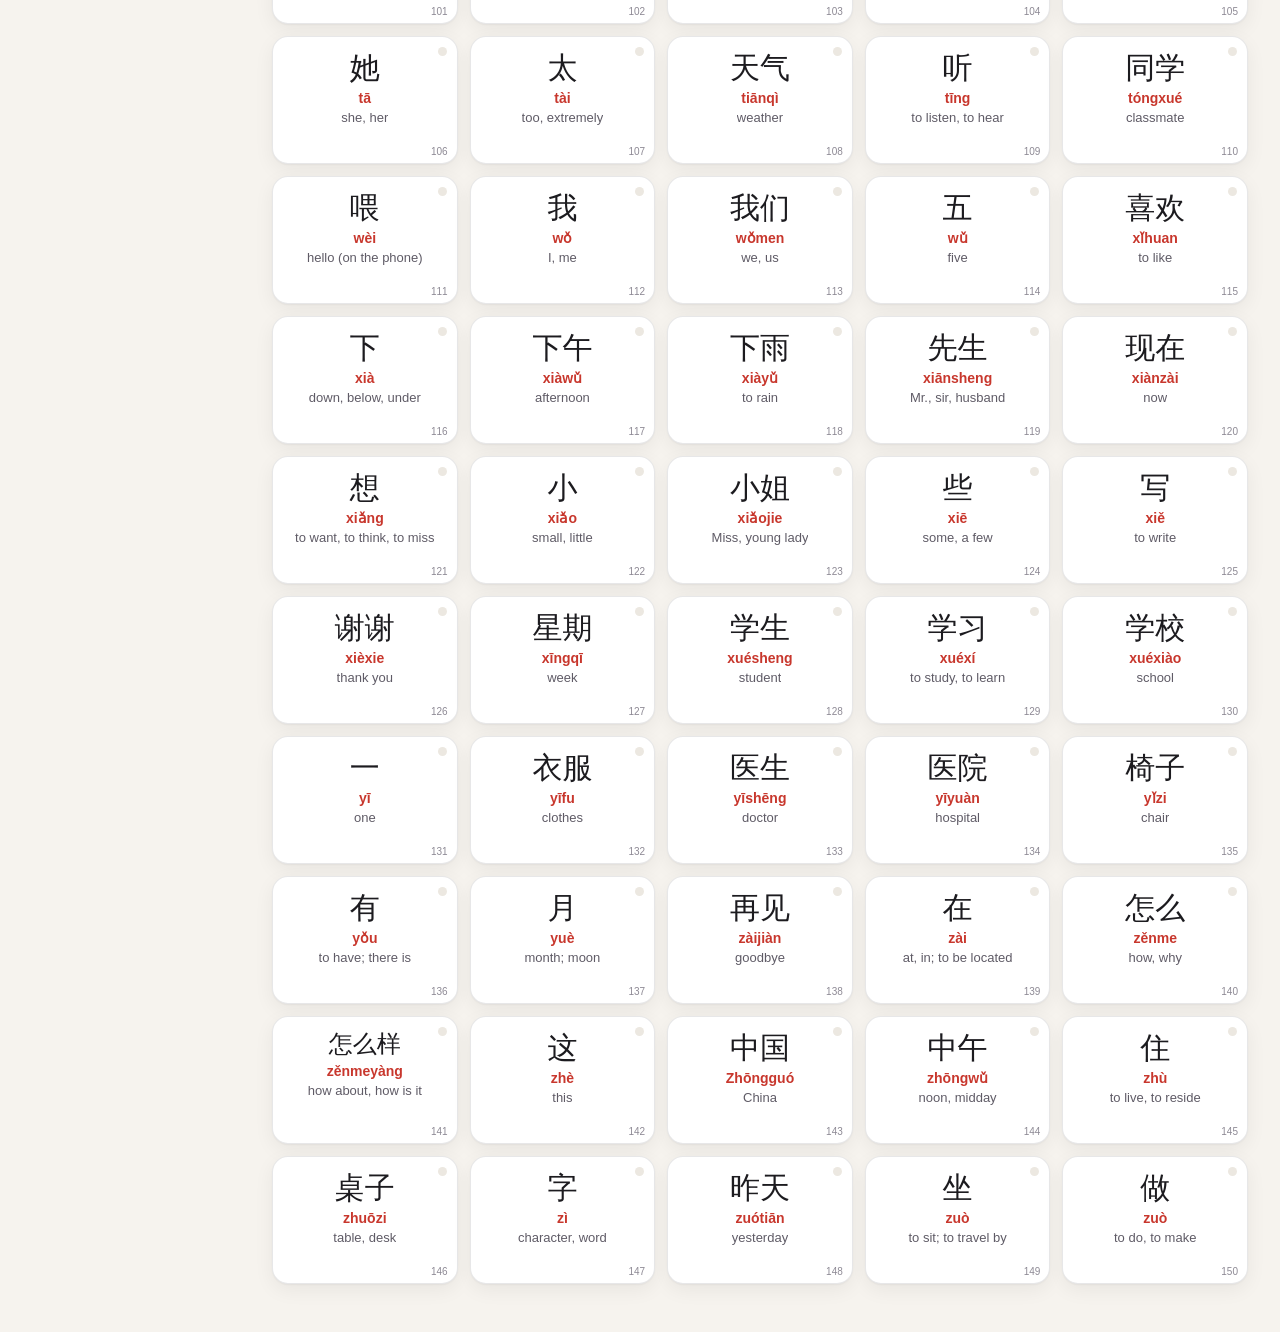
==== commit 746be2f8: "Add HSK 2 and HSK 3 vocabulary with a level selector - New data files with the 150 HSK 2 and 300 HSK" ====
--- a/index.html
+++ b/index.html
@@ -3,14 +3,14 @@
 <head>
   <meta charset="UTF-8">
   <meta name="viewport" content="width=device-width, initial-scale=1, viewport-fit=cover, maximum-scale=1">
-  <title>HSK 1 Trainer</title>
-  <meta name="description" content="Study the 150 HSK 1 Chinese words with tiles, flashcards, quizzes and more. Optimized for Mac and iPhone.">
+  <title>HSK Trainer</title>
+  <meta name="description" content="Study the 600 words of HSK 1–3 with tiles, flashcards, quizzes and more. Optimized for Mac and iPhone.">
   <meta name="theme-color" content="#f6f3ee" media="(prefers-color-scheme: light)">
   <meta name="theme-color" content="#151417" media="(prefers-color-scheme: dark)">
   <meta name="apple-mobile-web-app-capable" content="yes">
   <meta name="mobile-web-app-capable" content="yes">
   <meta name="apple-mobile-web-app-status-bar-style" content="default">
-  <meta name="apple-mobile-web-app-title" content="HSK 1">
+  <meta name="apple-mobile-web-app-title" content="HSK">
   <meta name="format-detection" content="telephone=no">
   <link rel="manifest" href="manifest.webmanifest">
   <link rel="icon" type="image/svg+xml" href="icons/icon.svg">
@@ -23,7 +23,7 @@
       <div class="brand">
         <span class="brand-glyph">中</span>
         <div>
-          <div class="brand-title">HSK 1</div>
+          <div class="brand-title">HSK</div>
           <div class="brand-sub" data-i18n="brandSub">Trainer</div>
         </div>
       </div>
@@ -36,7 +36,7 @@
     <div class="main">
       <header class="topbar" id="topbar">
         <button class="topbar-back" id="topbar-back" type="button" aria-label="Back" hidden>‹</button>
-        <h1 class="topbar-title" id="topbar-title">HSK 1</h1>
+        <h1 class="topbar-title" id="topbar-title">HSK</h1>
         <button class="lang-toggle" id="lang-toggle-mobile" type="button" aria-label="Language"></button>
       </header>
 
@@ -51,6 +51,8 @@
   <div id="toast" class="toast" hidden></div>
 
   <script src="js/data.js"></script>
+  <script src="js/data-hsk2.js"></script>
+  <script src="js/data-hsk3.js"></script>
   <script src="js/app.js"></script>
 </body>
 </html>
--- a/css/style.css
+++ b/css/style.css
@@ -472,3 +472,11 @@
 .about ol { padding-left: 20px; font-size: 14px; color: var(--text-2); margin: 0; }
 .fade-in { animation: fadeIn .18s ease; }
 @keyframes fadeIn { from { opacity: 0; transform: translateY(4px); } }
+
+/* ---------- Levels ---------- */
+.chip.lvl .chip-n { font-size: 11px; opacity: 0.7; margin-left: 2px; }
+.lvl-badge { display: inline-block; font-size: 10px; font-weight: 700; padding: 1px 6px; border-radius: 6px; background: var(--bg-sunken); color: var(--text-2); }
+.lvl-badge.l1 { background: var(--green-soft); color: var(--green); }
+.lvl-badge.l2 { background: var(--blue-soft); color: var(--blue); }
+.lvl-badge.l3 { background: var(--gold-soft); color: var(--gold); }
+.tile .tile-num .lvl-badge { position: relative; top: -2px; }
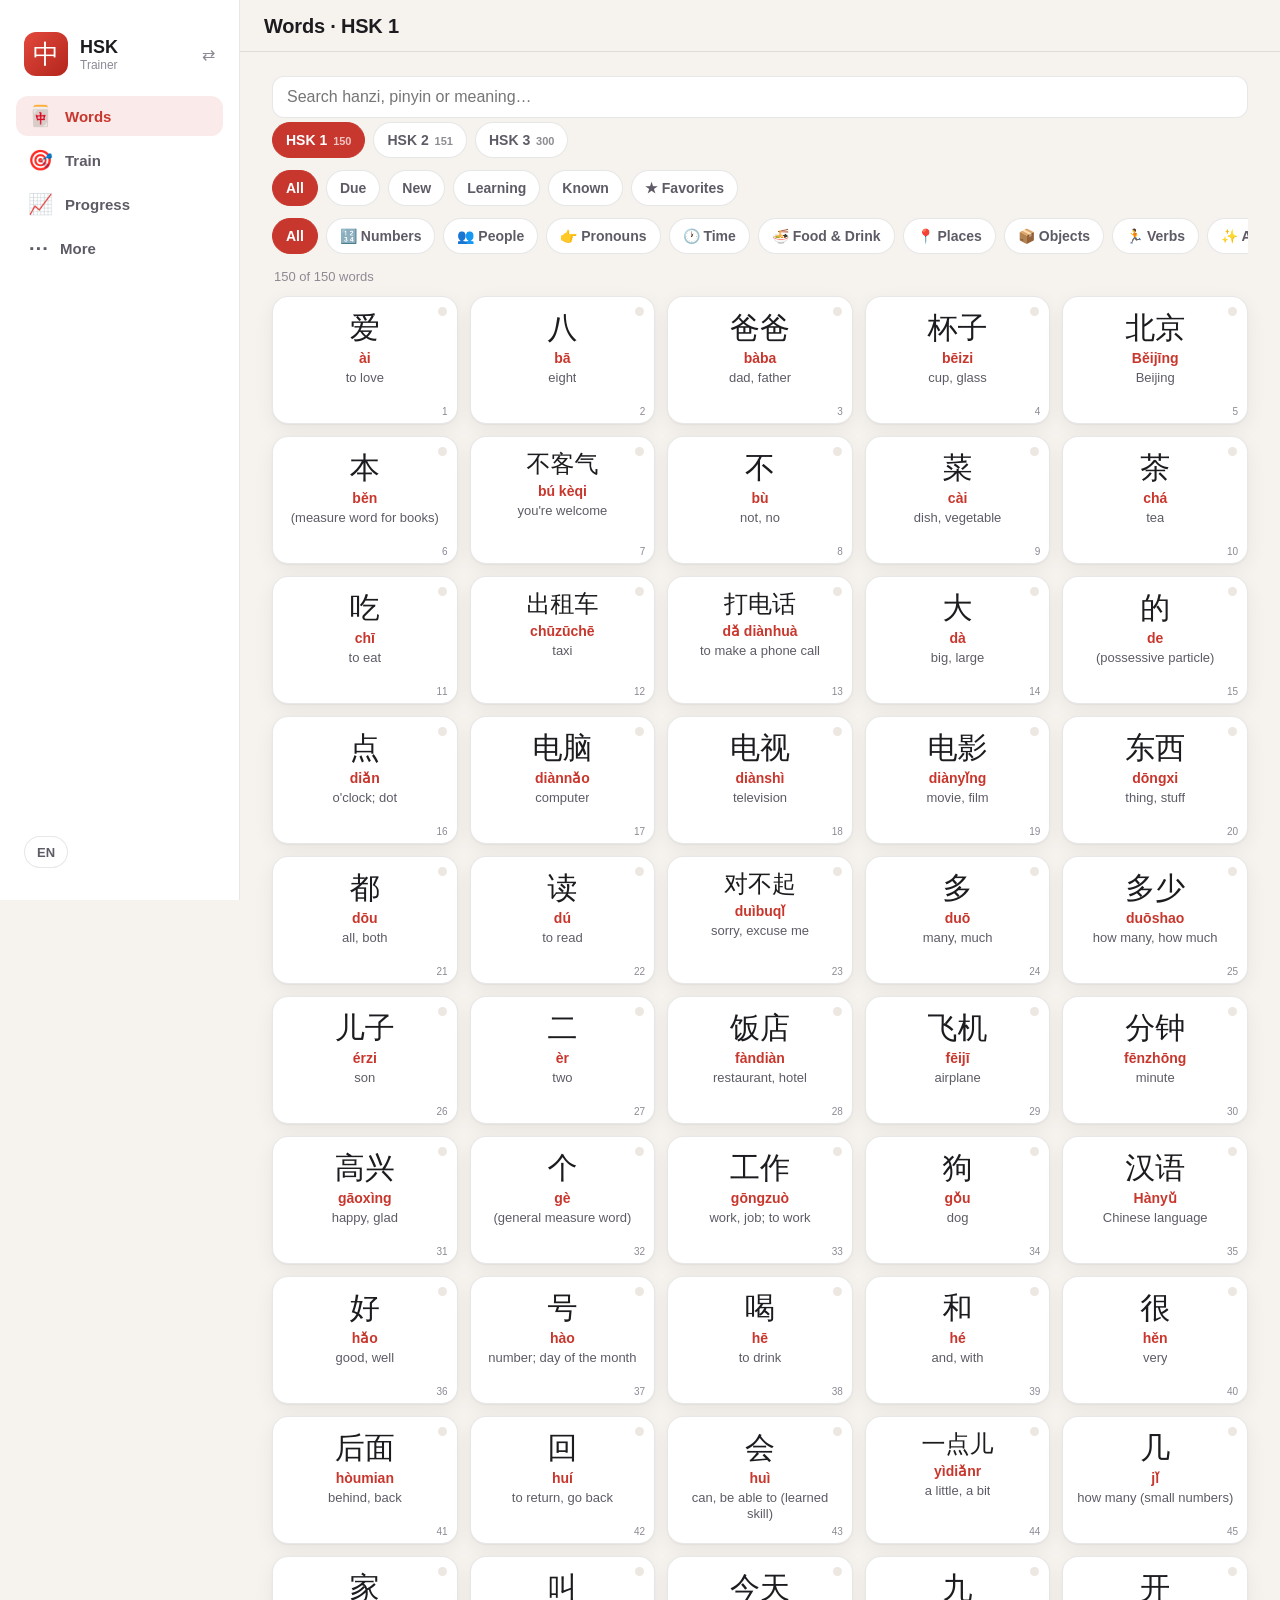
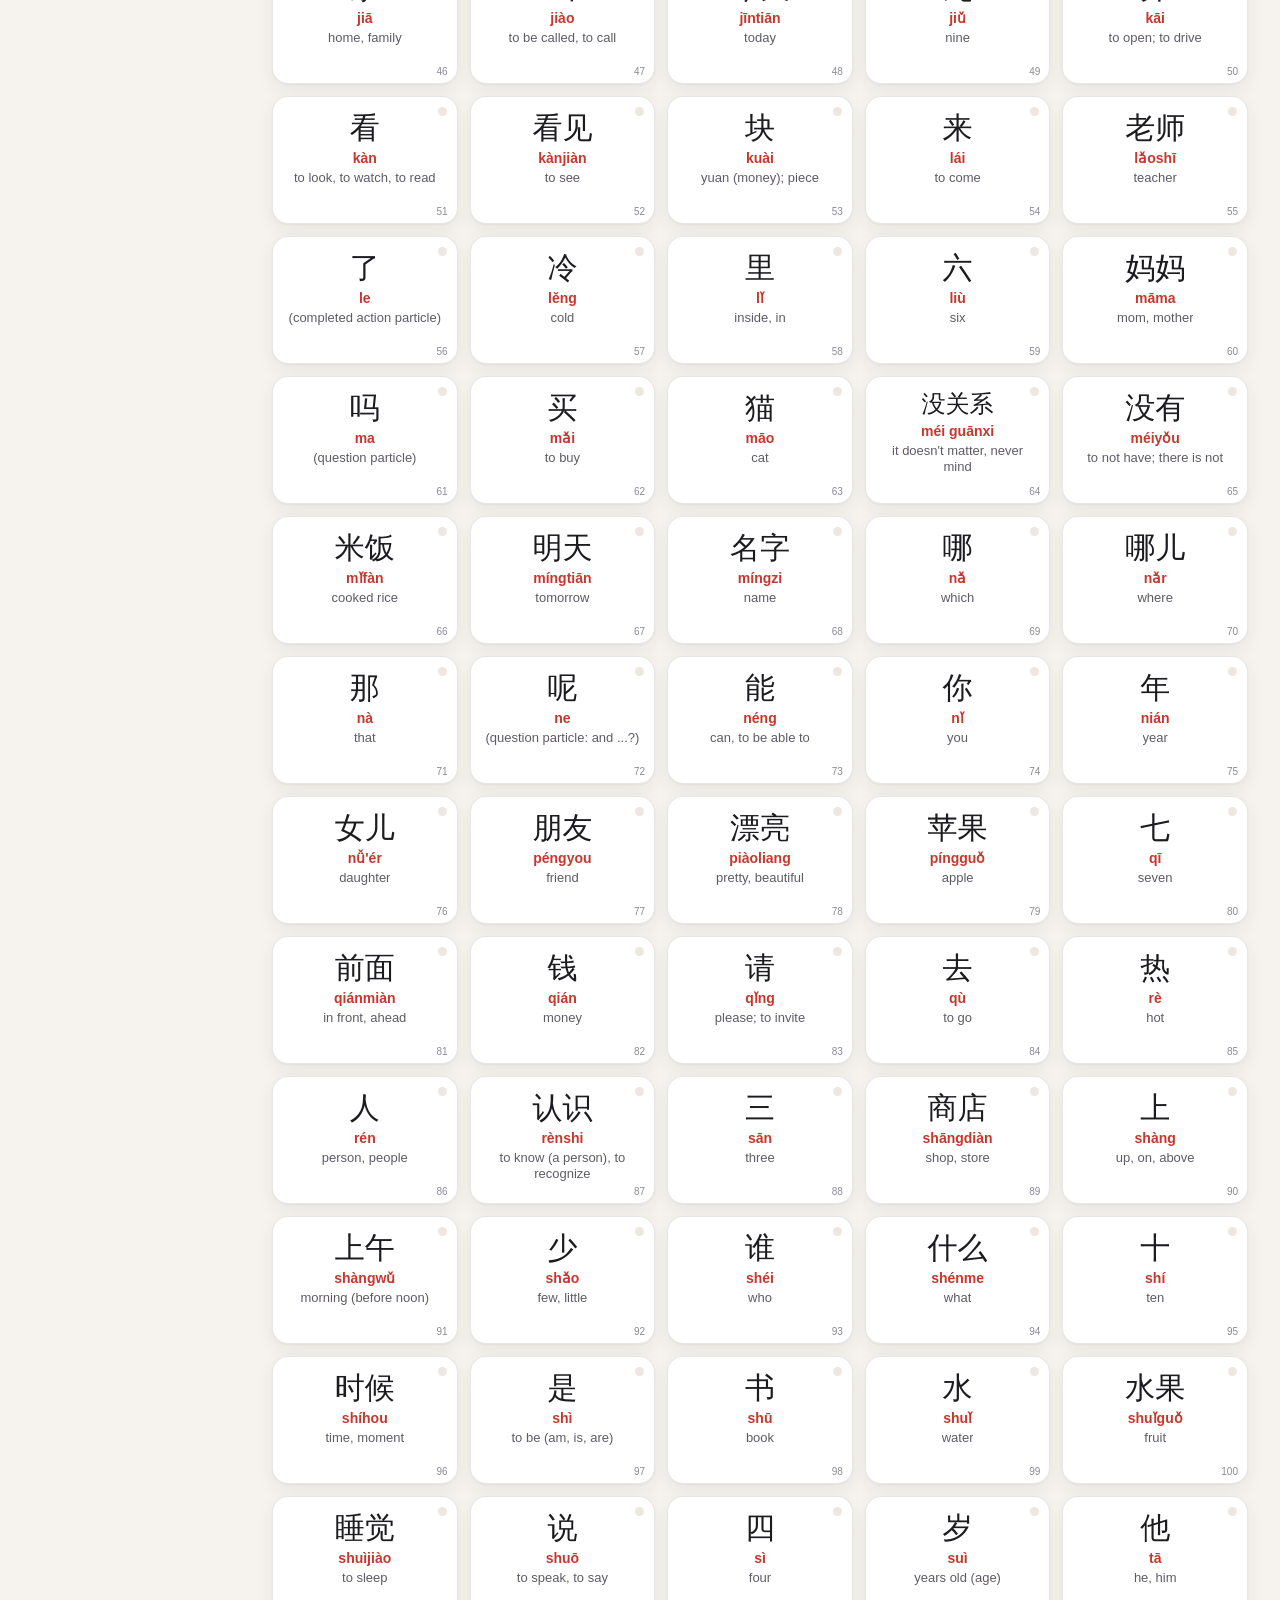
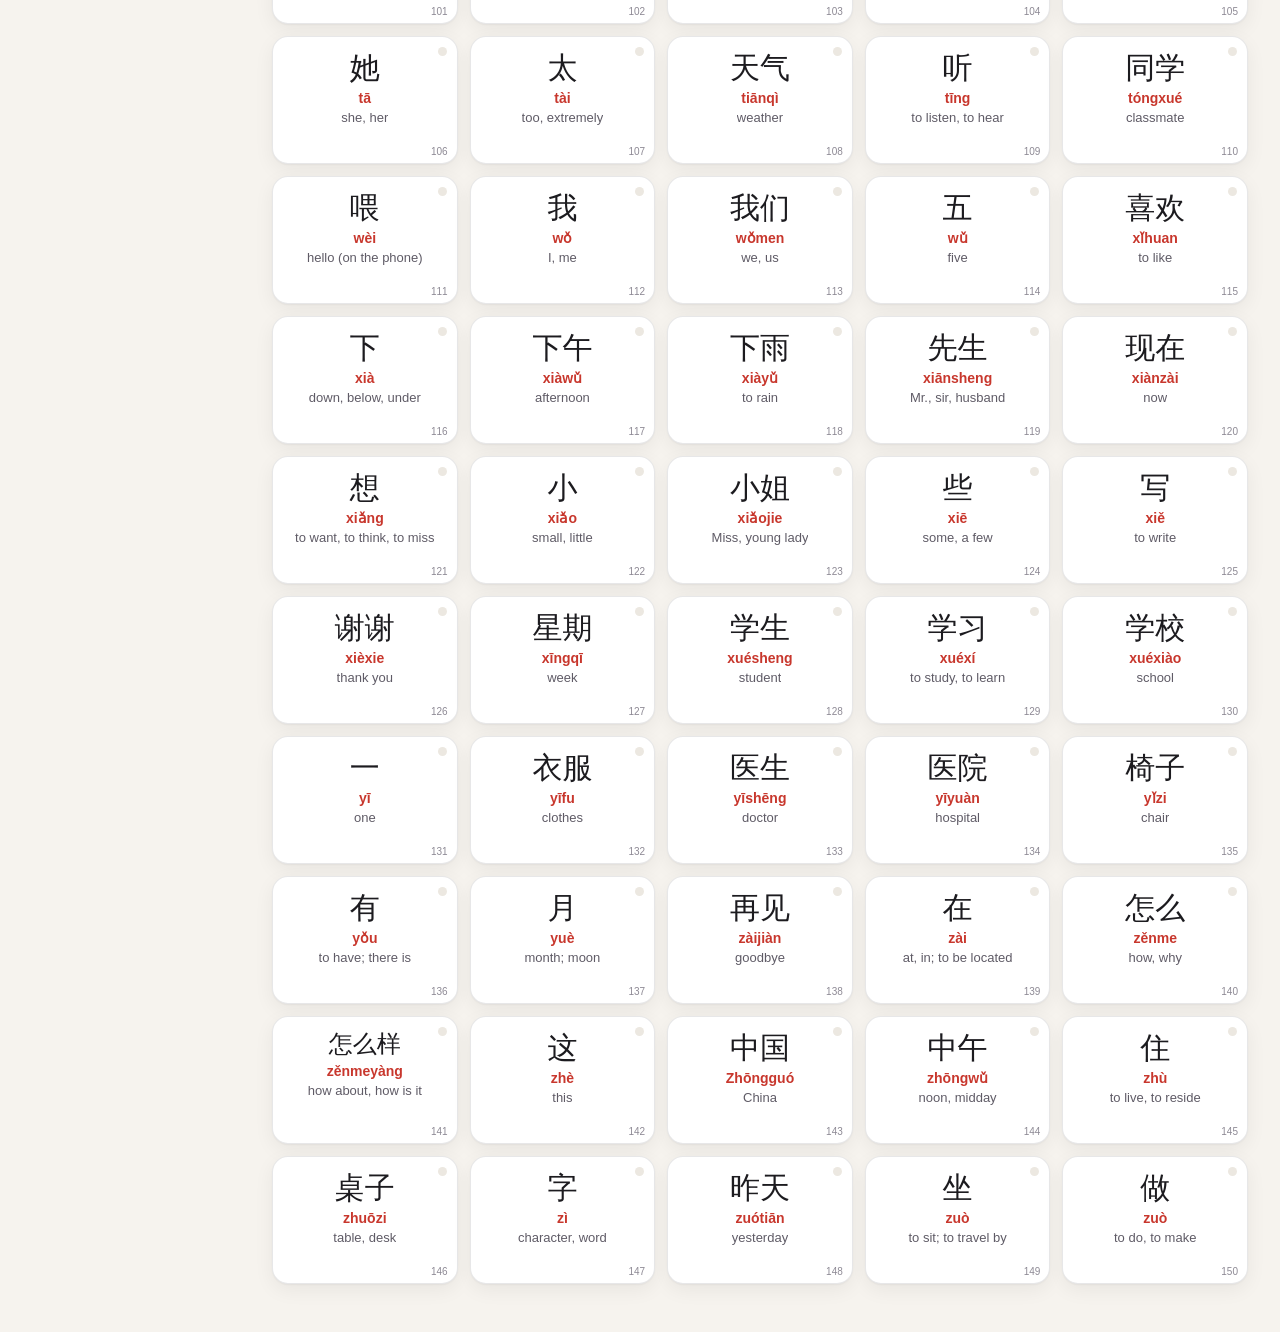
==== commit 2bb8ed23: "Add Vietnamese course with a top-left language switcher - Course layer: Chinese (HSK 1-3) and Vietna" ====
--- a/index.html
+++ b/index.html
@@ -3,14 +3,14 @@
 <head>
   <meta charset="UTF-8">
   <meta name="viewport" content="width=device-width, initial-scale=1, viewport-fit=cover, maximum-scale=1">
-  <title>HSK Trainer</title>
-  <meta name="description" content="Study the 600 words of HSK 1–3 with tiles, flashcards, quizzes and more. Optimized for Mac and iPhone.">
+  <title>Language Trainer</title>
+  <meta name="description" content="Study Chinese (HSK 1–3) and Vietnamese (A1–A2) vocabulary with tiles, flashcards, quizzes and more. Optimized for Mac and iPhone.">
   <meta name="theme-color" content="#f6f3ee" media="(prefers-color-scheme: light)">
   <meta name="theme-color" content="#151417" media="(prefers-color-scheme: dark)">
   <meta name="apple-mobile-web-app-capable" content="yes">
   <meta name="mobile-web-app-capable" content="yes">
   <meta name="apple-mobile-web-app-status-bar-style" content="default">
-  <meta name="apple-mobile-web-app-title" content="HSK">
+  <meta name="apple-mobile-web-app-title" content="Trainer">
   <meta name="format-detection" content="telephone=no">
   <link rel="manifest" href="manifest.webmanifest">
   <link rel="icon" type="image/svg+xml" href="icons/icon.svg">
@@ -20,13 +20,14 @@
 <body>
   <div id="app">
     <aside id="sidebar" class="sidebar">
-      <div class="brand">
-        <span class="brand-glyph">中</span>
-        <div>
-          <div class="brand-title">HSK</div>
-          <div class="brand-sub" data-i18n="brandSub">Trainer</div>
-        </div>
-      </div>
+      <button class="brand" type="button" aria-label="Switch language">
+        <span class="brand-glyph course-glyph-brand">中</span>
+        <span class="brand-text">
+          <span class="brand-title">HSK</span>
+          <span class="brand-sub" data-i18n="brandSub">Trainer</span>
+        </span>
+        <span class="brand-chev">⇄</span>
+      </button>
       <nav class="nav" id="nav-desktop"></nav>
       <div class="sidebar-foot">
         <button class="lang-toggle" id="lang-toggle-desktop" type="button" aria-label="Language"></button>
@@ -36,6 +37,7 @@
     <div class="main">
       <header class="topbar" id="topbar">
         <button class="topbar-back" id="topbar-back" type="button" aria-label="Back" hidden>‹</button>
+        <button class="course-btn" id="course-btn" type="button" aria-label="Switch language"><span class="course-glyph-brand">中</span></button>
         <h1 class="topbar-title" id="topbar-title">HSK</h1>
         <button class="lang-toggle" id="lang-toggle-mobile" type="button" aria-label="Language"></button>
       </header>
@@ -53,6 +55,7 @@
   <script src="js/data.js"></script>
   <script src="js/data-hsk2.js"></script>
   <script src="js/data-hsk3.js"></script>
+  <script src="js/data-vi.js"></script>
   <script src="js/app.js"></script>
 </body>
 </html>
--- a/css/style.css
+++ b/css/style.css
@@ -160,7 +160,11 @@
     padding: 24px 16px; border-right: 1px solid var(--line);
     background: var(--bg-elev); position: sticky; top: 0; height: 100vh;
   }
-  .brand { display: flex; align-items: center; gap: 12px; padding: 4px 8px 20px; }
+  .brand { display: flex; align-items: center; gap: 12px; padding: 8px 8px; margin-bottom: 12px; border: 0; background: transparent; border-radius: 14px; cursor: pointer; text-align: left; width: 100%; }
+  .brand:hover { background: var(--bg-sunken); }
+  .brand-text { display: flex; flex-direction: column; flex: 1; }
+  .brand-chev { color: var(--text-3); font-size: 16px; }
+  .course-btn { display: none !important; }
   .brand-glyph {
     font-family: var(--font-hanzi); width: 44px; height: 44px; border-radius: 12px;
     background: linear-gradient(135deg, #e2493c, #b3251c); color: #fff; font-size: 26px;
@@ -480,3 +484,45 @@
 .lvl-badge.l2 { background: var(--blue-soft); color: var(--blue); }
 .lvl-badge.l3 { background: var(--gold-soft); color: var(--gold); }
 .tile .tile-num .lvl-badge { position: relative; top: -2px; }
+
+/* ---------- Course switcher ---------- */
+.course-btn {
+  width: 40px; height: 40px; border: 0; background: transparent; border-radius: 12px; cursor: pointer; margin-left: -6px;
+  display: flex; align-items: center; justify-content: center;
+}
+.course-btn .course-glyph-brand {
+  font-family: var(--font-hanzi); width: 30px; height: 30px; border-radius: 9px; font-size: 17px; font-weight: 600;
+  background: linear-gradient(135deg, #e2493c, #b3251c); color: #fff; display: inline-flex; align-items: center; justify-content: center;
+}
+.course-glyph-brand.latin, .brand-glyph.latin, .course-glyph.latin { font-family: var(--font); background: linear-gradient(135deg, #d9a21b, #b0121c); letter-spacing: -0.02em; }
+.course-card {
+  display: flex; align-items: center; gap: 14px; width: 100%; text-align: left; padding: 14px; border-radius: 14px; cursor: pointer;
+  border: 1px solid var(--line); background: var(--bg-elev); box-shadow: var(--shadow);
+}
+.course-card.active { border-color: var(--accent); background: var(--accent-soft); }
+.course-glyph {
+  font-family: var(--font-hanzi); width: 46px; height: 46px; border-radius: 13px; font-size: 24px; font-weight: 600; flex-shrink: 0;
+  background: linear-gradient(135deg, #e2493c, #b3251c); color: #fff; display: inline-flex; align-items: center; justify-content: center;
+}
+.course-name { font-weight: 700; font-size: 16px; }
+.course-check { color: var(--accent); font-weight: 800; font-size: 18px; }
+
+/* Latin-script course: smaller "hanzi" slots that wrap */
+html.latin .hanzi, html.latin .tile-hz, html.latin .detail-hz, html.latin .fc-hz, html.latin .q-hz, html.latin .num-big, html.latin .tone-sym, html.latin .ex-hz, html.latin .fc-ex .hanzi { font-family: var(--font); }
+html.latin .tile .tile-hz, html.latin .tile .tile-hz.long { font-size: 20px; font-weight: 700; line-height: 1.2; overflow-wrap: anywhere; }
+html.latin .tile .tile-py { font-size: 13px; font-weight: 500; }
+html.latin .detail-hz { font-size: 38px; font-weight: 700; overflow-wrap: anywhere; }
+html.latin .detail-py { font-size: 18px; }
+html.latin .detail-py::before, html.latin .fc-py::before, html.latin .tile-py::before { content: "["; opacity: .6; }
+html.latin .detail-py::after, html.latin .fc-py::after, html.latin .tile-py::after { content: "]"; opacity: .6; }
+html.latin .flashcard .fc-hz, html.latin .flashcard .fc-hz.long { font-size: 40px; font-weight: 700; overflow-wrap: anywhere; }
+html.latin .flashcard .fc-py { font-size: 18px; }
+html.latin .quiz-q .q-hz, html.latin .quiz-q .q-hz.long { font-size: 36px; font-weight: 700; overflow-wrap: anywhere; }
+html.latin .option.hanzi { font-size: 19px; font-weight: 600; }
+html.latin .match-card.hanzi { font-size: 17px; font-weight: 600; }
+html.latin .result-item .hanzi { font-size: 17px; font-weight: 600; min-width: 90px; }
+html.latin .num-big { font-size: 40px; font-weight: 700; }
+html.latin .example .ex-hz { font-size: 18px; font-weight: 600; }
+html.latin .fc-ex .hanzi { font-size: 17px; font-weight: 600; }
+html.latin .tone-sym { font-size: 28px; font-weight: 700; }
+html.latin .feedback .hanzi { font-weight: 600; }
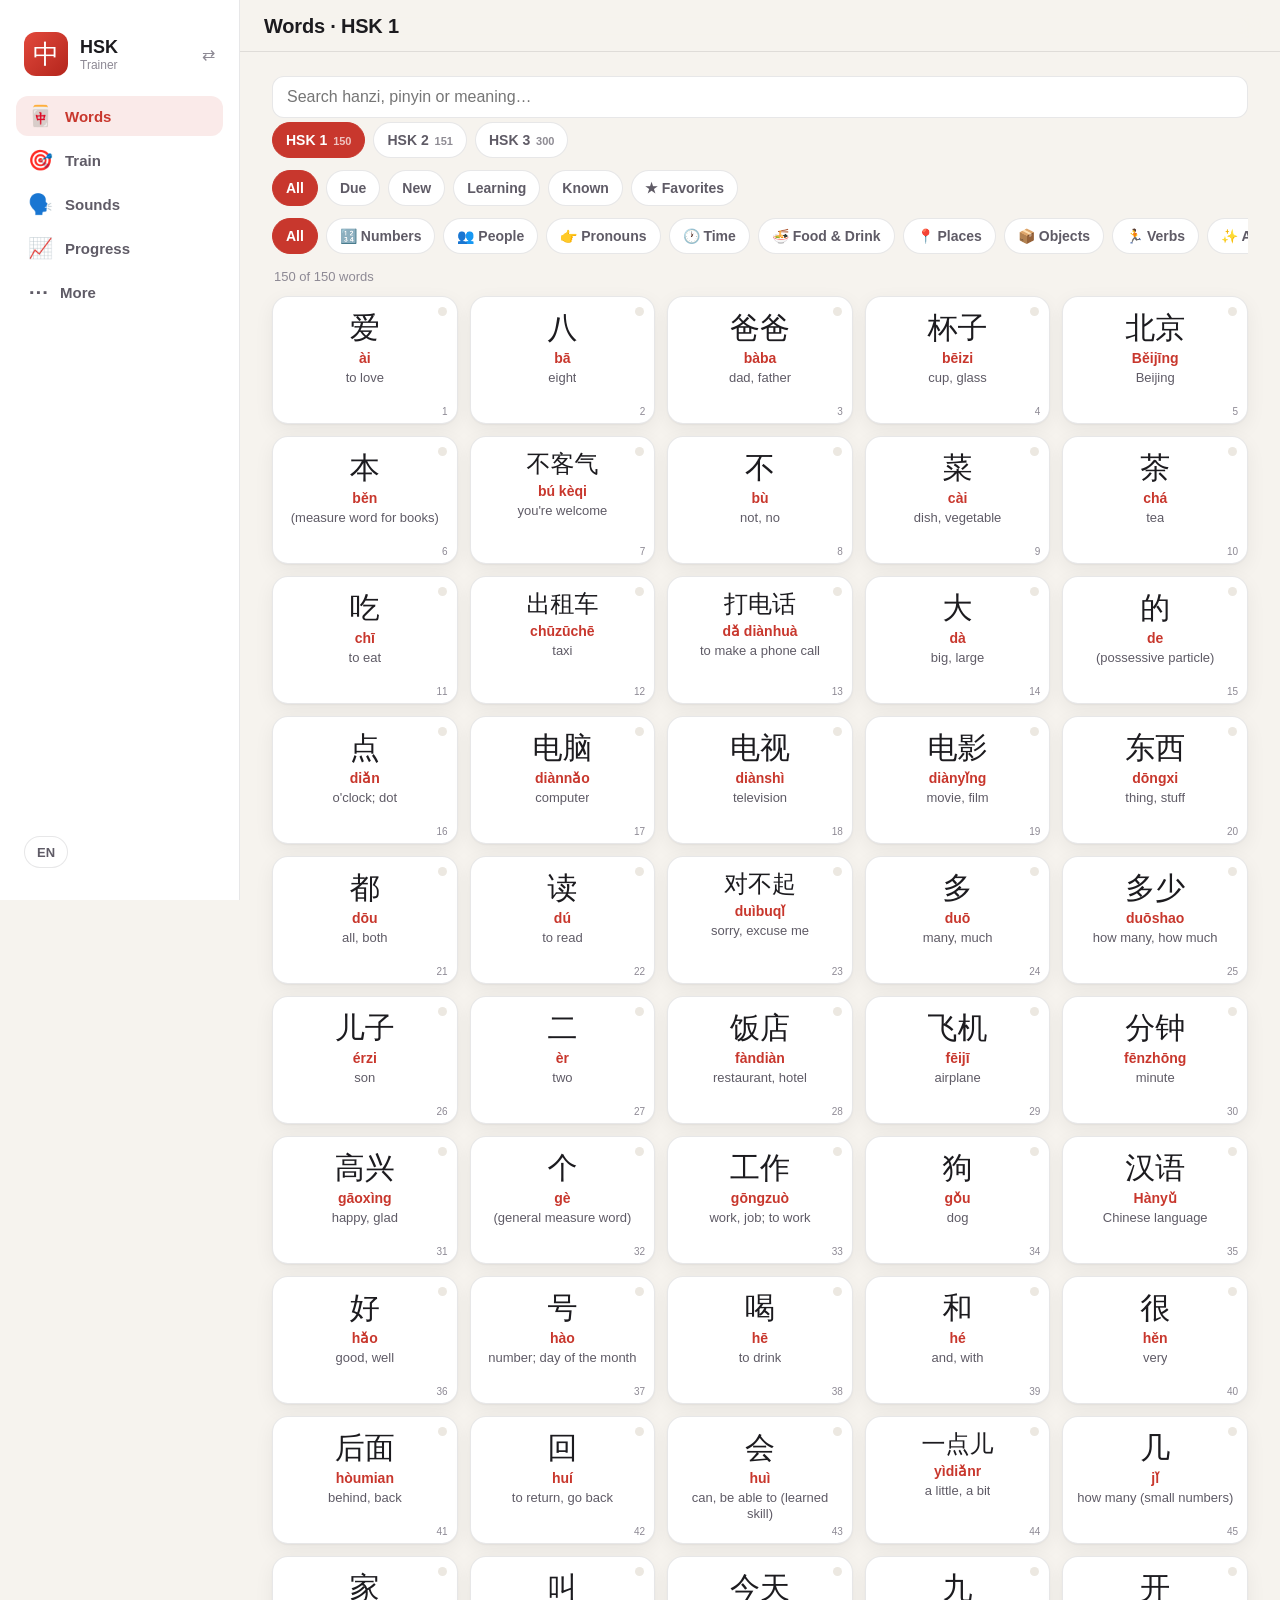
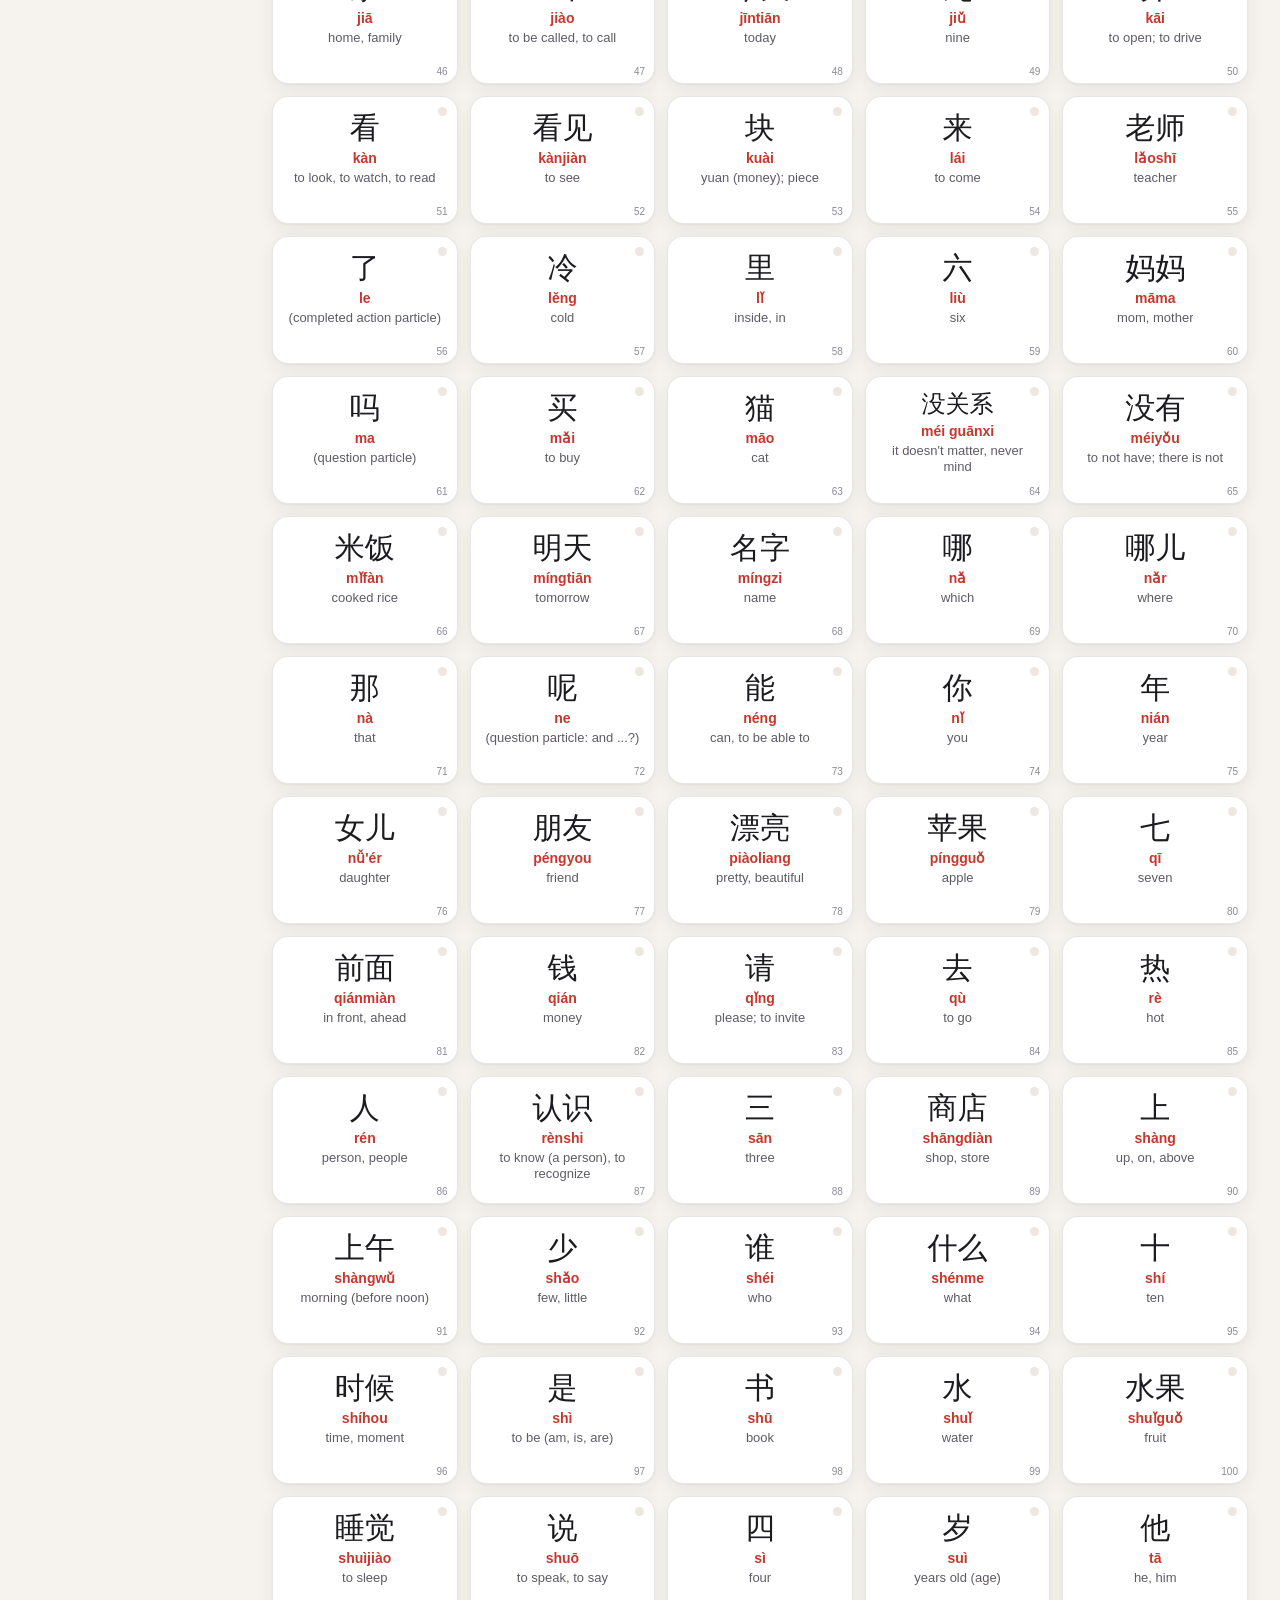
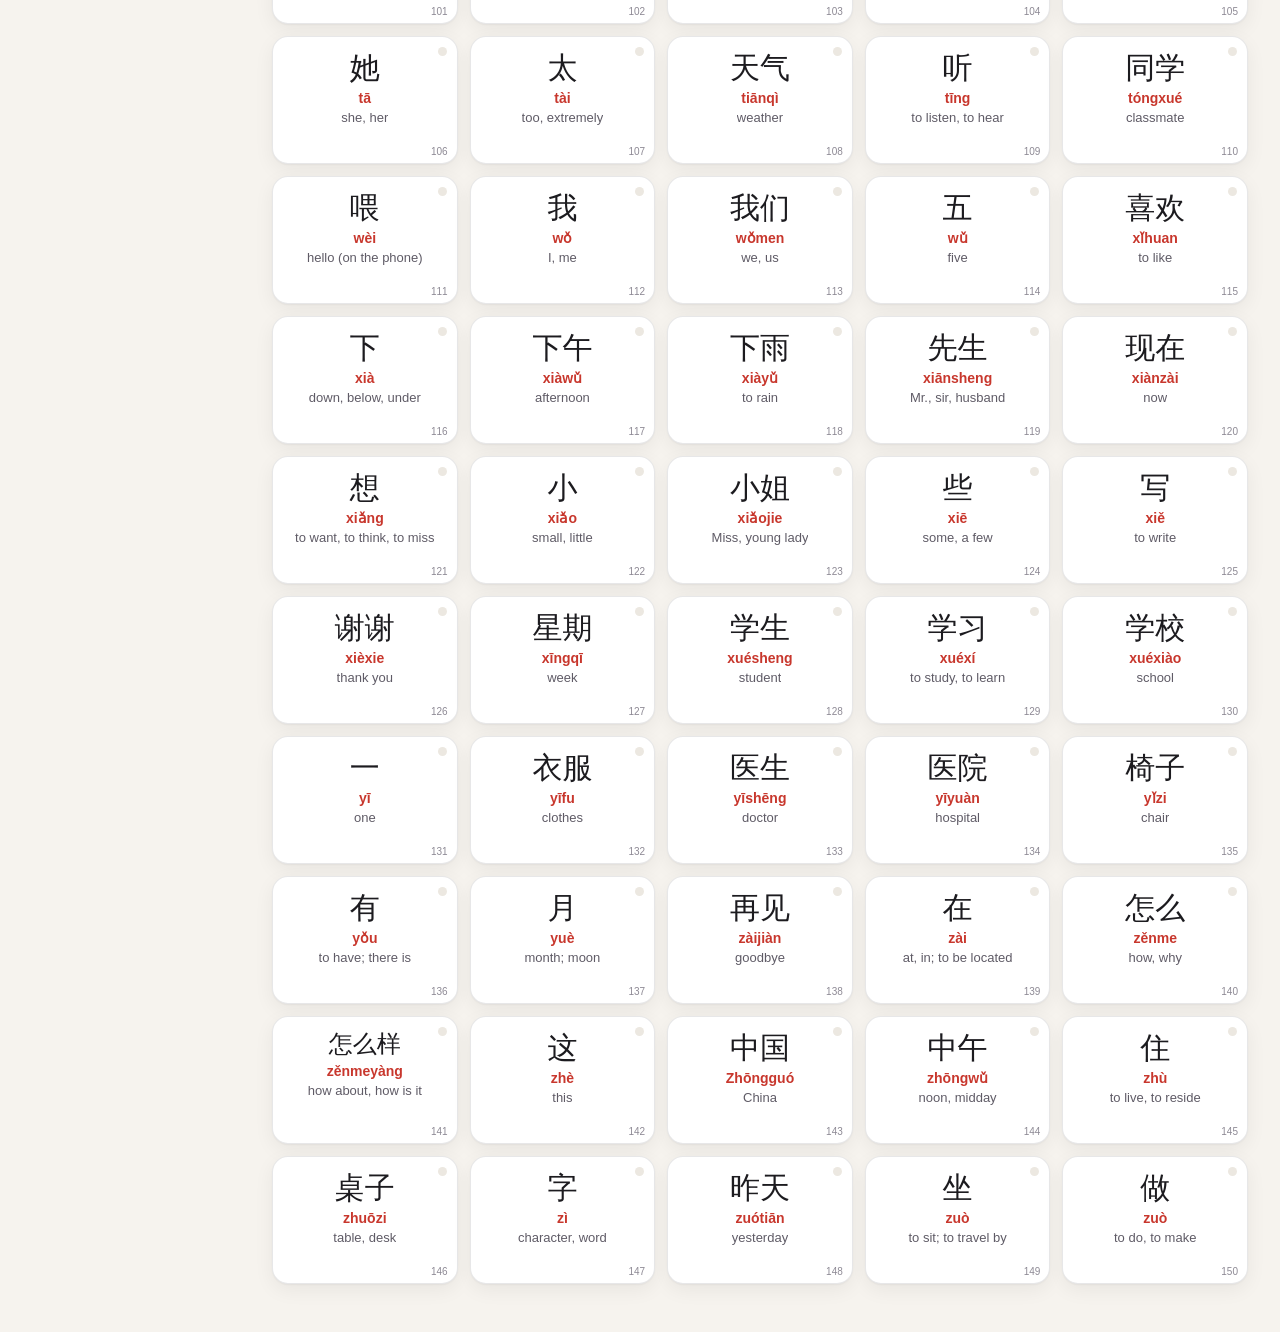
==== commit bcbe4f97: "Add Sounds section: pronunciation charts and listening drills per language - New Sounds tab with a t" ====
--- a/index.html
+++ b/index.html
@@ -4,7 +4,7 @@
   <meta charset="UTF-8">
   <meta name="viewport" content="width=device-width, initial-scale=1, viewport-fit=cover, maximum-scale=1">
   <title>Language Trainer</title>
-  <meta name="description" content="Study Chinese (HSK 1–3) and Vietnamese (A1–A2) vocabulary with tiles, flashcards, quizzes and more. Optimized for Mac and iPhone.">
+  <meta name="description" content="Study Chinese (HSK 1–3), Japanese (JLPT N5–N1) and Vietnamese (A1–C2) vocabulary with tiles, flashcards, quizzes and more. Optimized for Mac and iPhone.">
   <meta name="theme-color" content="#f6f3ee" media="(prefers-color-scheme: light)">
   <meta name="theme-color" content="#151417" media="(prefers-color-scheme: dark)">
   <meta name="apple-mobile-web-app-capable" content="yes">
@@ -56,6 +56,9 @@
   <script src="js/data-hsk2.js"></script>
   <script src="js/data-hsk3.js"></script>
   <script src="js/data-vi.js"></script>
+  <script src="js/data-vi-2.js"></script>
+  <script src="js/data-ja.js"></script>
+  <script src="js/sounds-data.js"></script>
   <script src="js/app.js"></script>
 </body>
 </html>
--- a/css/style.css
+++ b/css/style.css
@@ -483,6 +483,9 @@
 .lvl-badge.l1 { background: var(--green-soft); color: var(--green); }
 .lvl-badge.l2 { background: var(--blue-soft); color: var(--blue); }
 .lvl-badge.l3 { background: var(--gold-soft); color: var(--gold); }
+.lvl-badge.l4 { background: var(--accent-soft); color: var(--accent); }
+.lvl-badge.l5 { background: rgba(140, 82, 255, 0.14); color: #7a4fd6; }
+.lvl-badge.l6 { background: var(--text); color: var(--bg); }
 .tile .tile-num .lvl-badge { position: relative; top: -2px; }
 
 /* ---------- Course switcher ---------- */
@@ -526,3 +529,43 @@
 html.latin .fc-ex .hanzi { font-size: 17px; font-weight: 600; }
 html.latin .tone-sym { font-size: 28px; font-weight: 700; }
 html.latin .feedback .hanzi { font-weight: 600; }
+
+/* ---------- Voice picker ---------- */
+.voice-sel { max-width: 46vw; font-size: 14px; padding: 6px 8px; border-radius: 8px; border: 1px solid var(--line); background: var(--bg-sunken); color: var(--text); }
+@media (min-width: 860px) { .voice-sel { max-width: 260px; } }
+
+.tiles-more { grid-column: 1 / -1; margin-top: 6px; }
+
+/* ---------- Sounds ---------- */
+.sound-table { padding: 10px 12px; }
+.srow { display: flex; align-items: stretch; gap: 8px; padding: 6px 0; border-top: 1px solid var(--line); }
+.srow:first-child, .srow.shead + .srow { border-top: 0; }
+.srow.shead { border-top: 0; padding-bottom: 2px; }
+.sbase {
+  width: 64px; flex-shrink: 0; border: 0; background: var(--bg-sunken); border-radius: 10px; font-weight: 700; font-size: 15px;
+  cursor: pointer; color: var(--text); display: flex; align-items: center; justify-content: center; text-align: center; padding: 6px 4px; line-height: 1.15;
+}
+.sbase:active { background: var(--accent-soft); }
+.scells { flex: 1; display: grid; grid-template-columns: repeat(auto-fit, minmax(48px, 1fr)); gap: 6px; }
+.scell {
+  border: 1px solid var(--line); background: var(--bg-elev); border-radius: 10px; min-height: 46px; padding: 5px 4px; cursor: pointer;
+  display: flex; flex-direction: column; align-items: center; justify-content: center; gap: 1px; line-height: 1.15;
+}
+.scell.empty { border: 0; background: transparent; pointer-events: none; }
+.scell.active { border-color: var(--accent); background: var(--accent-soft); }
+.scell-t { font-size: 17px; font-weight: 600; color: var(--accent); }
+.kana .scell-t { font-family: var(--font-hanzi); font-size: 22px; color: var(--text); }
+.scell-s { font-family: var(--font-hanzi); font-size: 13px; color: var(--text-2); }
+.scell-sub { font-size: 10px; color: var(--text-3); }
+.scell-h { text-align: center; font-size: 11px; font-weight: 700; color: var(--text-3); text-transform: uppercase; letter-spacing: 0.04em; }
+.snote { font-size: 12px; color: var(--text-3); padding: 0 0 6px 72px; margin-top: -2px; }
+.sex { background: var(--bg-sunken); border-radius: 12px; padding: 8px 10px; margin: 2px 0 8px; }
+.sex-title { font-size: 12px; font-weight: 700; color: var(--text-3); text-transform: uppercase; letter-spacing: 0.04em; margin-bottom: 4px; }
+.sex-item { display: flex; align-items: center; gap: 10px; width: 100%; text-align: left; border: 0; background: transparent; padding: 6px 0; cursor: pointer; color: var(--text); border-top: 1px solid var(--line); }
+.sex-item:first-of-type { border-top: 0; }
+.sex-hz { font-size: 20px; min-width: 56px; }
+html.latin .sex-hz { font-size: 16px; font-weight: 600; min-width: 80px; }
+.sex-py { display: block; color: var(--accent); font-size: 13px; font-weight: 600; }
+.sex-tr { display: block; color: var(--text-2); font-size: 13px; }
+.sound-options .option.hanzi { font-size: 22px; }
+@media (max-width: 480px) { .sbase { width: 52px; font-size: 13px; } .snote { padding-left: 60px; } .scells { grid-template-columns: repeat(auto-fit, minmax(42px, 1fr)); gap: 4px; } .scell-t { font-size: 15px; } .kana .scell-t { font-size: 20px; } }
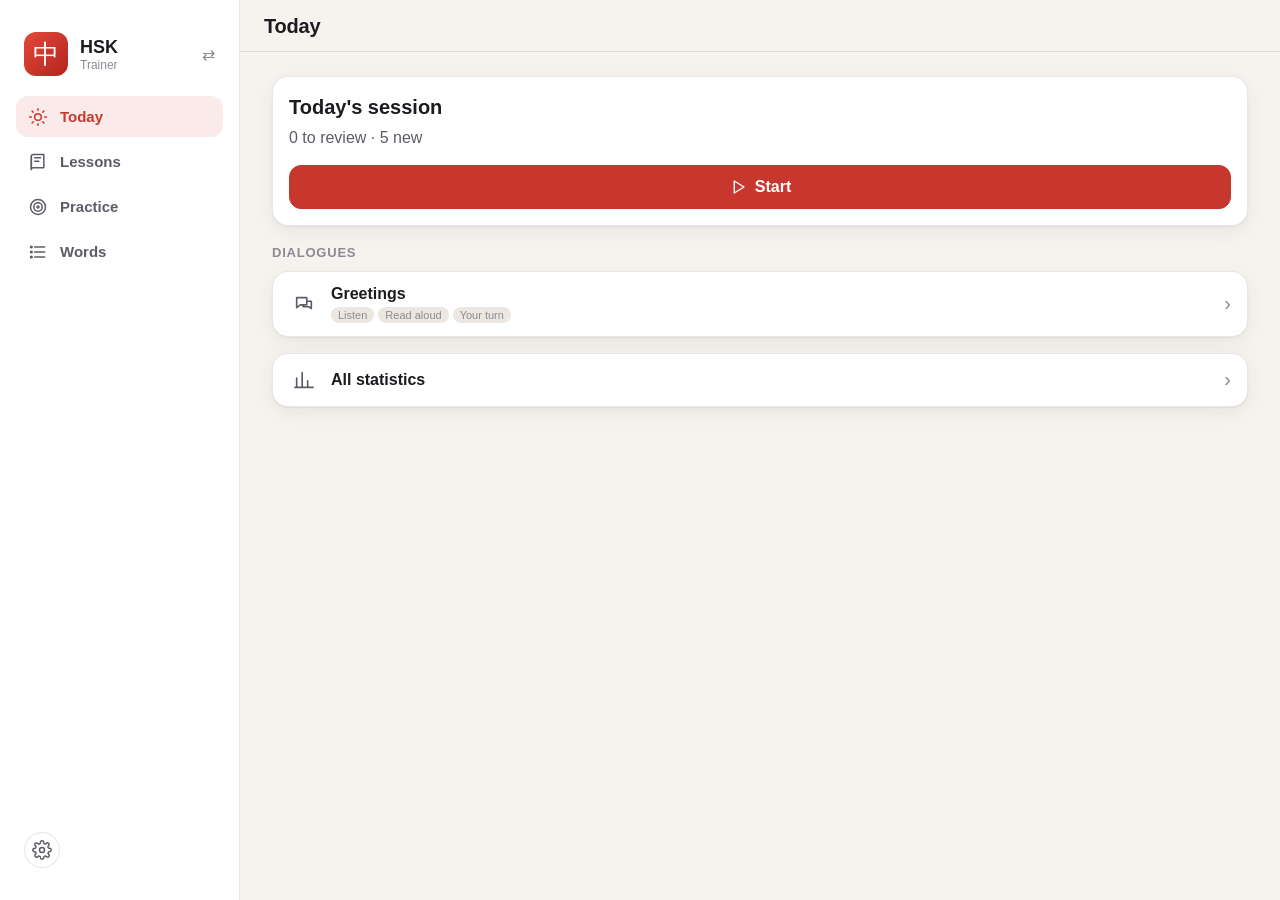
==== commit 438d12d6: "Add dialogues and speaking, simplify structure and look Dialogues (8 HSK 1 conversations) with three" ====
--- a/index.html
+++ b/index.html
@@ -59,6 +59,7 @@
   <script src="js/data-vi-2.js"></script>
   <script src="js/data-ja.js"></script>
   <script src="js/sounds-data.js"></script>
+  <script src="js/dialogues.js"></script>
   <script src="js/app.js"></script>
 </body>
 </html>
--- a/css/style.css
+++ b/css/style.css
@@ -569,3 +569,217 @@
 .sex-tr { display: block; color: var(--text-2); font-size: 13px; }
 .sound-options .option.hanzi { font-size: 22px; }
 @media (max-width: 480px) { .sbase { width: 52px; font-size: 13px; } .snote { padding-left: 60px; } .scells { grid-template-columns: repeat(auto-fit, minmax(42px, 1fr)); gap: 4px; } .scell-t { font-size: 15px; } .kana .scell-t { font-size: 20px; } }
+
+/* Sounds: focused navigation */
+.sindex-wrap { position: sticky; top: calc(var(--top-h) + var(--sat)); z-index: 5; display: flex; align-items: center; gap: 8px; background: var(--bg); padding: 2px 0 6px; margin-bottom: 6px; }
+@media (min-width: 860px) { .sindex-wrap { top: var(--top-h); } }
+.sindex { flex: 1; padding: 4px 0; margin: 0; }
+.sindex .chip { min-width: 44px; justify-content: center; padding: 6px 10px; }
+.stools { display: flex; gap: 6px; flex-shrink: 0; }
+.stools .btn.icon { width: 38px; min-height: 38px; font-size: 17px; }
+.sfocus { padding: 14px 16px 16px; }
+.sfocus-head { display: flex; align-items: center; gap: 10px; margin-bottom: 12px; }
+.sfocus-head .btn.icon { width: 48px; min-height: 48px; font-size: 30px; line-height: 1; border-radius: 14px; }
+.sfocus-title { flex: 1; text-align: center; }
+.sfocus-base { font-size: 34px; font-weight: 800; line-height: 1.1; }
+.kana .sfocus-base { font-family: var(--font-hanzi); }
+.sfocus-pos { font-size: 12px; color: var(--text-3); margin-top: 2px; }
+.shead-row { display: grid; grid-template-columns: repeat(auto-fit, minmax(48px, 1fr)); gap: 6px; margin-bottom: 4px; }
+.scells.big { grid-template-columns: repeat(auto-fit, minmax(64px, 1fr)); gap: 8px; }
+.scells.big .scell { min-height: 68px; }
+.scells.big .scell-t { font-size: 24px; }
+.kana .scells.big .scell-t { font-size: 32px; }
+.scells.big .scell-s { font-size: 16px; }
+.snote.focus { padding: 8px 2px 4px; }
+.sfocus .btn.block { margin: 10px 0 8px; }
+.sfocus .sex { margin-top: 4px; }
+.srow.current { background: var(--accent-soft); margin: 0 -8px; padding-left: 8px; padding-right: 8px; border-radius: 10px; }
+
+/* ---------- Typewriter ---------- */
+.typer-card { display: flex; flex-direction: column; gap: 12px; }
+.typer-show { font-size: 30px; line-height: 1.3; text-align: center; }
+.typer-line { font-size: 26px; line-height: 1.6; text-align: center; word-break: break-word; font-variant-ligatures: none; }
+.typer-line.small { font-size: 16px; text-align: left; line-height: 1.4; }
+.typer-sub { color: var(--text-2); font-size: 14px; text-align: center; }
+.tc { border-radius: 4px; transition: color .08s, background-color .08s; }
+.tc.todo { color: var(--text-3); }
+.tc.ok { color: var(--text); }
+.tc.bad { color: var(--red); background: var(--red-soft); }
+.tc.sp.bad { box-shadow: inset 0 -2px 0 var(--red); }
+.tc.cur { color: var(--text-3); box-shadow: inset 0 -3px 0 var(--accent); animation: tc-blink 1s steps(2) infinite; }
+.tc.extra { text-decoration: line-through; }
+@keyframes tc-blink { 50% { box-shadow: inset 0 -3px 0 transparent; } }
+@media (prefers-reduced-motion: reduce) { .tc.cur { animation: none; } }
+.typer-stats { display: flex; align-items: center; gap: 14px; color: var(--text-2); font-size: 14px; font-variant-numeric: tabular-nums; }
+.typer-stats .btn { margin-left: auto; }
+.typer-last { margin-top: 12px; padding: 10px 14px; border-radius: 12px; display: flex; align-items: center; gap: 12px; background: var(--bg-elev); border: 1px solid var(--line); }
+.typer-last.ok { border-color: var(--green); }
+.typer-last.bad { border-color: var(--red); }
+.typer-last .hanzi { color: var(--text-2); margin-top: 2px; }
+.typer-num { display: flex; flex-direction: column; align-items: center; min-width: 44px; font-variant-numeric: tabular-nums; }
+.typer-num small { font-size: 11px; color: var(--text-3); }
+
+/* ---------- Pinyin first: pinyin is the word's face while characters are not studied yet ---------- */
+.py-face { font-weight: 600; color: var(--accent); }
+.q-text.py-face { font-size: 34px; }
+.tile .tile-hz.py { font-family: var(--font); font-size: 22px; font-weight: 700; color: var(--accent); }
+.tile .tile-hz.py.long { font-size: 17px; }
+.tile .tile-sub-hz { font-family: var(--font-hanzi); font-size: 14px; color: var(--text-3); }
+.detail-py.big { font-size: 38px; font-weight: 700; margin-top: 8px; }
+.detail-sub-hz { font-family: var(--font-hanzi); font-size: 22px; color: var(--text-3); text-align: center; }
+.example .ex-py.big { font-size: 17px; font-weight: 600; }
+.example .ex-hz.small { font-size: 14px; color: var(--text-3); }
+.flashcard .fc-py.big { font-size: 44px; font-weight: 700; line-height: 1.15; }
+.flashcard .fc-sub-hz { font-family: var(--font-hanzi); font-size: 20px; color: var(--text-3); }
+.flashcard .fc-ex .hanzi.small { font-size: 14px; color: var(--text-3); }
+.r-py.big { font-size: 17px; font-weight: 600; }
+.detail-actions .block { grid-column: 1 / -1; }
+.detail-actions .section-title { margin-top: 6px; }
+
+/* ---------- Today ---------- */
+.today-hero .hero-title, .today-done .hero-title { font-size: 20px; font-weight: 800; margin-bottom: 2px; }
+.today-hero .btn { min-width: 96px; }
+.today-done { margin-bottom: 16px; }
+.stats-grid.three { grid-template-columns: repeat(3, 1fr); }
+.stats-grid.three .stat-val small { font-size: 15px; color: var(--text-3); font-weight: 600; }
+.stats-grid.three .progress-bar { height: 5px; margin-top: 8px; }
+.section-title.row { display: flex; }
+.section-title.row .btn { text-transform: none; letter-spacing: 0; color: var(--text); }
+.progress-bar.lesson-bar { display: flex; height: 5px; margin-top: 6px; }
+.progress-bar.lesson-bar > span { border-radius: 0; }
+
+/* Guided session */
+.steps { display: flex; justify-content: center; gap: 6px; margin-bottom: 14px; flex-wrap: wrap; }
+.step-dot { display: flex; flex-direction: column; align-items: center; gap: 2px; min-width: 64px; padding: 6px 8px; border-radius: 12px; font-size: 20px; opacity: 0.45; }
+.step-dot small { font-size: 11px; color: var(--text-2); }
+.step-dot.cur { opacity: 1; background: var(--accent-soft); }
+.step-dot.done { opacity: 0.8; }
+.step-card { text-align: center; padding: 24px 20px; }
+.step-card .step-of { font-size: 12px; font-weight: 700; text-transform: uppercase; letter-spacing: 0.06em; color: var(--text-3); }
+.step-card .step-ico { font-size: 44px; margin: 10px 0 4px; }
+.step-card h2 { margin-bottom: 6px; }
+.step-card p { margin: 0 auto 6px; max-width: 34em; }
+.step-card .btn { margin-top: 16px; }
+.summary-list { margin-top: 16px; text-align: left; }
+
+/* Meet a new word */
+.meet-card { text-align: center; padding: 26px 18px 16px; }
+.meet-card .meet-py { font-size: 46px; font-weight: 700; color: var(--accent); line-height: 1.15; }
+.meet-card .meet-hz { font-family: var(--font-hanzi); font-size: 22px; color: var(--text-3); margin-top: 2px; }
+.meet-card .meet-hz.big { font-size: 72px; color: var(--text); line-height: 1.1; }
+.meet-card .meet-py.sm { font-size: 24px; }
+.meet-card .meet-tr { font-size: 20px; margin-top: 10px; }
+.meet-card .meet-btns { justify-content: center; margin-top: 16px; }
+.meet-card .example { text-align: left; }
+.meet-card .list-hint { margin-top: 14px; }
+
+/* Lesson editor */
+.lw-row { gap: 8px; }
+.lw-row .li-title.py-face { font-size: 18px; }
+.lw-row .li-sub .hanzi { color: var(--text-2); }
+#l-name { font-weight: 700; font-size: 18px; margin-bottom: 12px; }
+#l-results { margin-top: 8px; }
+.own-input { font-size: 17px; text-align: left; }
+
+/* Sync */
+.sync-code { font-family: ui-monospace, "SF Mono", Menlo, monospace; font-size: 21px; font-weight: 700; letter-spacing: 0.04em; user-select: all; -webkit-user-select: all; padding: 4px 0; word-break: break-all; }
+.sync-code-input { font-family: ui-monospace, "SF Mono", Menlo, monospace; text-transform: uppercase; }
+
+/* ============================================================
+   Calmer look: one accent for the main action, tone colours carry meaning
+   ============================================================ */
+:root { --tone1: #c8372d; --tone2: #b8730c; --tone3: #2e8b57; --tone4: #2f6fd6; --tone5: #8d8994; }
+@media (prefers-color-scheme: dark) {
+  :root:not([data-theme="light"]) { --tone1: #f0776c; --tone2: #e3a447; --tone3: #5fca8a; --tone4: #7ea7f2; --tone5: #8f8b96; }
+}
+:root[data-theme="dark"] { --tone1: #f0776c; --tone2: #e3a447; --tone3: #5fca8a; --tone4: #7ea7f2; --tone5: #8f8b96; }
+.tn1 { color: var(--tone1); } .tn2 { color: var(--tone2); } .tn3 { color: var(--tone3); } .tn4 { color: var(--tone4); } .tn5 { color: var(--tone5); }
+.py-face { color: var(--text); }
+
+/* Selected chips in ink, so the accent stays reserved for the main button */
+.chip.active { background: var(--text); border-color: var(--text); color: var(--bg-elev); }
+
+/* Icons */
+.ico { width: 20px; height: 20px; flex: none; vertical-align: -4px; }
+.tab .tab-ico .ico { width: 24px; height: 24px; }
+.nav .tab .tab-ico .ico { width: 20px; height: 20px; }
+.lang-toggle { display: inline-flex; align-items: center; justify-content: center; min-width: 36px; width: 36px; height: 36px; padding: 0; }
+.lang-toggle .ico { width: 20px; height: 20px; }
+.lang-toggle.active { color: var(--accent); }
+.list-item .li-ico .ico { width: 22px; height: 22px; color: var(--text-2); }
+.btn .ico { width: 18px; height: 18px; vertical-align: -3px; }
+
+/* Today */
+.today-hero { display: flex; flex-direction: column; gap: 4px; margin-bottom: 4px; }
+.today-hero .btn { margin-top: 12px; min-width: 0; }
+.today-stats { display: grid; grid-template-columns: repeat(4, 1fr); gap: 4px; margin-top: 18px; text-align: center; }
+.today-stats b { display: block; font-size: 22px; font-weight: 800; }
+.today-stats b small { font-size: 13px; color: var(--text-3); font-weight: 600; }
+.today-stats span { font-size: 11px; color: var(--text-3); line-height: 1.2; display: block; }
+.step-dot .ico { width: 22px; height: 22px; }
+.step-card .step-ico .ico { width: 44px; height: 44px; color: var(--accent); }
+.summary-list .li-ico .ico { color: var(--text-2); }
+
+/* Practice by skill */
+.due-note { display: block; width: 100%; text-align: left; background: none; border: 0; padding: 0; cursor: pointer; color: var(--accent); font-weight: 600; margin-bottom: 4px; }
+.skill { margin-top: 18px; }
+.skill:first-child { margin-top: 4px; }
+.skill-head { display: flex; align-items: center; gap: 12px; margin: 0 2px 8px; }
+.skill-head > .ico { width: 36px; height: 36px; padding: 8px; border-radius: 12px; background: var(--accent-soft); color: var(--accent); }
+.skill-head h3 { font-size: 17px; }
+@media (min-width: 860px) { .skills { display: grid; grid-template-columns: 1fr 1fr; gap: 0 20px; } .skill:first-child { margin-top: 18px; } }
+details.adjust { margin-top: 2px; }
+details.adjust summary { cursor: pointer; color: var(--text-2); font-weight: 600; font-size: 14px; padding: 6px 0; }
+
+/* Dialogues */
+.dlg-steps { display: flex; flex-wrap: wrap; gap: 4px; margin-top: 4px; }
+.dlg-step { font-size: 11px; padding: 2px 7px; border-radius: 999px; background: var(--bg-sunken); color: var(--text-3); }
+.dlg-step.done { background: var(--green-soft); color: var(--green); }
+.dlg-modes { display: flex; width: 100%; }
+.dlg-modes button { flex: 1; }
+.dlg-tools { margin-bottom: 4px; }
+.chat { display: flex; flex-direction: column; gap: 10px; margin: 6px 0 14px; }
+.bubble { max-width: 86%; padding: 10px 14px; border-radius: 18px; background: var(--bg-elev); border: 1px solid var(--line); box-shadow: var(--shadow); cursor: pointer; transition: border-color .2s, background .2s; }
+.bubble.left { align-self: flex-start; border-bottom-left-radius: 6px; }
+.bubble.right { align-self: flex-end; border-bottom-right-radius: 6px; background: var(--bg-sunken); }
+.bubble.playing { border-color: var(--accent); background: var(--accent-soft); }
+.bubble.good { border-color: var(--green); }
+.bubble.weak { border-color: var(--gold); }
+.b-who { font-size: 11px; font-weight: 700; color: var(--text-3); text-transform: uppercase; letter-spacing: 0.04em; margin-bottom: 2px; }
+.b-main { font-size: 21px; font-weight: 600; line-height: 1.35; }
+.b-main .hanzi { font-size: 24px; font-weight: 500; }
+.b-main .w { border-radius: 4px; }
+.b-main .w:hover { background: var(--bg-sunken); }
+.b-sub { font-size: 15px; color: var(--text-3); margin-top: 2px; }
+.b-sub.hanzi { font-size: 17px; }
+.b-tr { font-size: 14px; color: var(--text-2); margin-top: 4px; }
+.b-act { margin-top: 8px; display: flex; flex-direction: column; gap: 6px; align-items: flex-start; cursor: default; }
+.dlg-foot { position: sticky; bottom: calc(var(--tab-h) + var(--sab) + 8px); }
+@media (min-width: 860px) { .dlg-foot { bottom: 16px; } }
+.read-sum { text-align: center; font-size: 14px; font-weight: 600; color: var(--text-2); background: var(--bg-elev); border: 1px solid var(--line); border-radius: 999px; padding: 8px 14px; box-shadow: var(--shadow); }
+.turn-card { display: flex; flex-direction: column; gap: 8px; box-shadow: 0 -4px 24px rgba(0,0,0,0.08), var(--shadow); }
+.turn-ask { font-size: 12px; font-weight: 700; text-transform: uppercase; letter-spacing: 0.05em; color: var(--text-3); }
+.turn-tr { font-size: 19px; font-weight: 600; }
+.turn-hint { font-size: 18px; font-weight: 600; letter-spacing: 0.02em; }
+.turn-mic { display: flex; justify-content: center; }
+.turn-type .type-input { flex: 1; min-width: 0; font-size: 17px; text-align: left; }
+.turn-more { justify-content: space-between; }
+
+/* Microphone */
+.mic-btn { display: inline-flex; align-items: center; gap: 8px; border: 1px solid var(--line); background: var(--bg-elev); color: var(--text); border-radius: 999px; padding: 8px 16px 8px 12px; font-size: 15px; font-weight: 600; cursor: pointer; min-height: 40px; }
+.mic-btn .ico { color: var(--accent); }
+.mic-btn.live { background: var(--accent); border-color: var(--accent); color: var(--accent-text); animation: mic-pulse 1.2s ease-in-out infinite; }
+.mic-btn.live .ico { color: var(--accent-text); }
+@keyframes mic-pulse { 0%, 100% { box-shadow: 0 0 0 0 var(--accent-soft); } 50% { box-shadow: 0 0 0 8px var(--accent-soft); } }
+@media (prefers-reduced-motion: reduce) { .mic-btn.live { animation: none; } }
+.turn-mic .mic-btn { padding: 12px 22px 12px 16px; font-size: 17px; }
+.heard { font-size: 14px; border-radius: 10px; padding: 8px 10px; width: 100%; }
+.heard.ok { background: var(--green-soft); }
+.heard.bad { background: var(--gold-soft); }
+.heard-line { font-size: 17px; font-weight: 600; margin-top: 4px; }
+.heard-line .missed { color: var(--red); text-decoration: line-through; text-decoration-thickness: 2px; }
+.self-rate { display: flex; flex-wrap: wrap; align-items: center; gap: 6px; margin-top: 8px; width: 100%; }
+.meet-btns .mic-btn { min-height: 44px; }
+#say-res { margin-top: 12px; text-align: left; }
+.skill-head .li-sub { font-size: 13px; color: var(--text-2); line-height: 1.35; }
+.chat { padding-bottom: 64px; }
